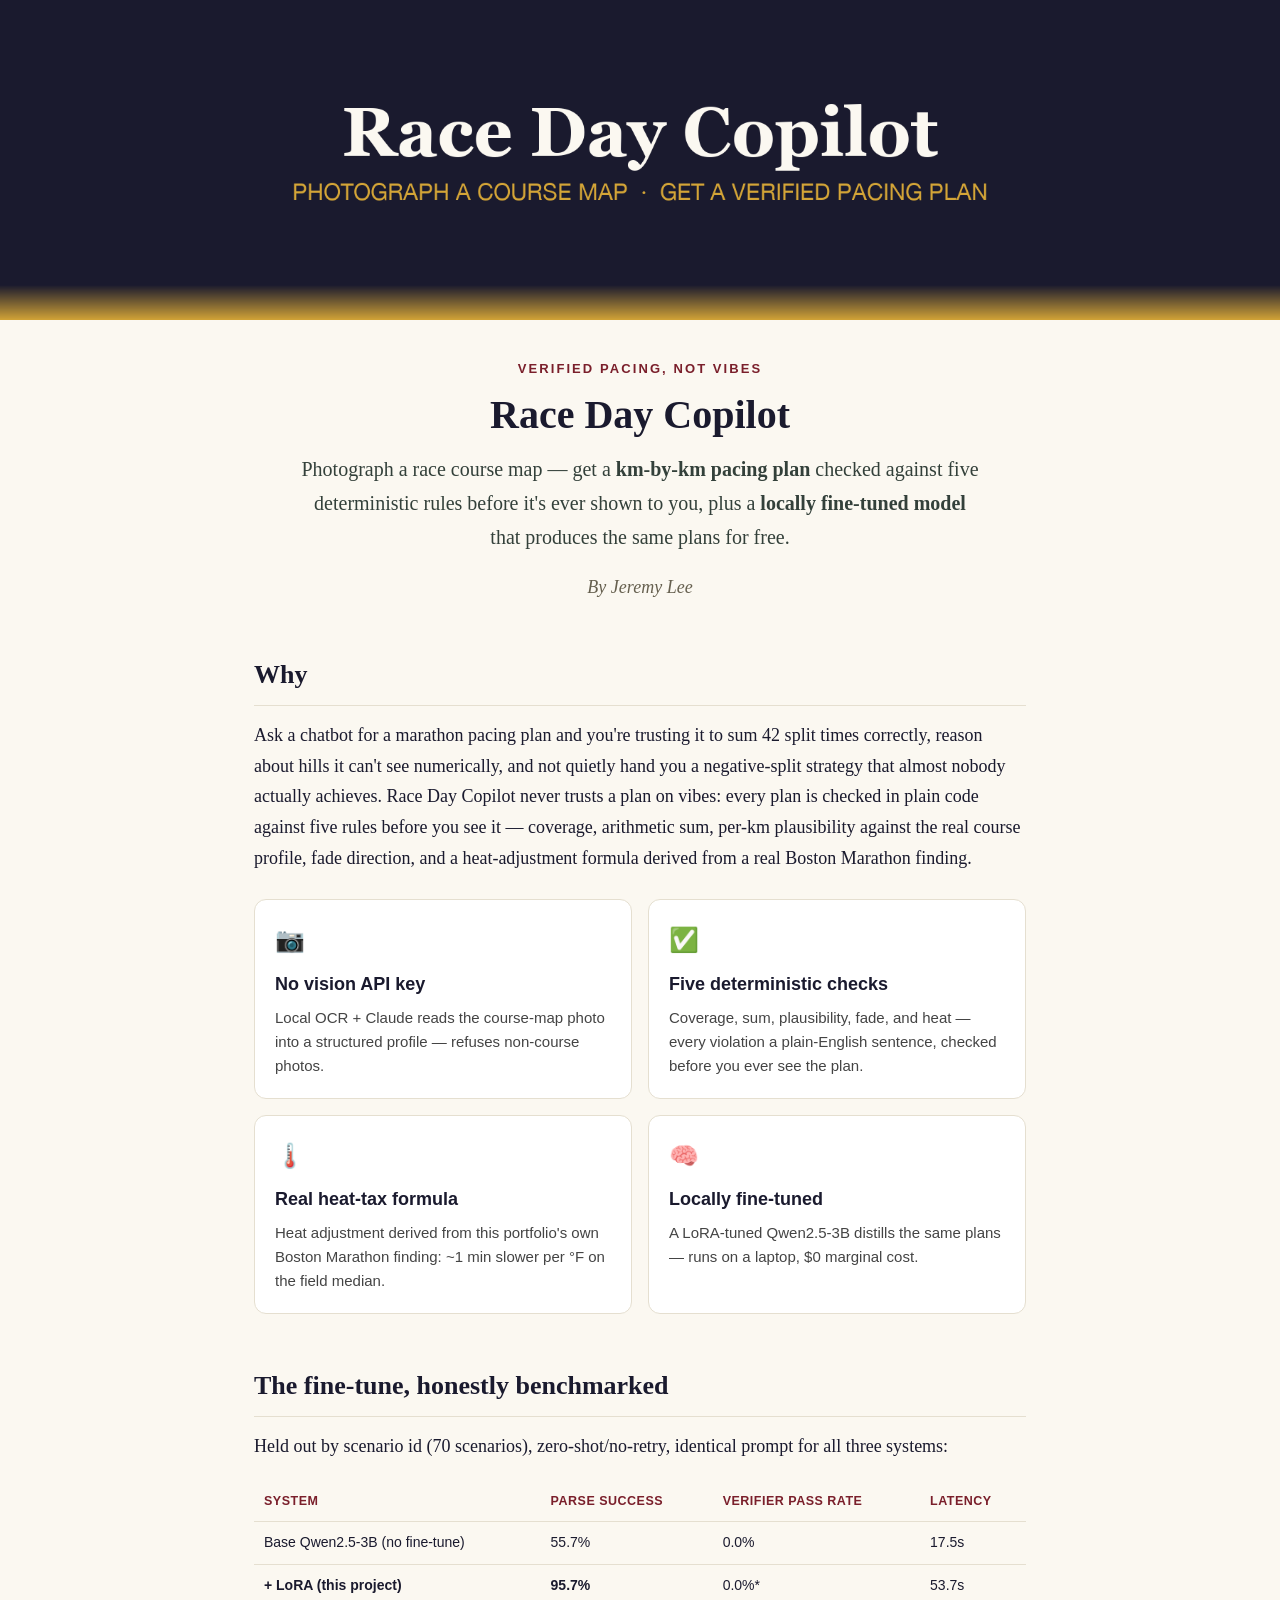
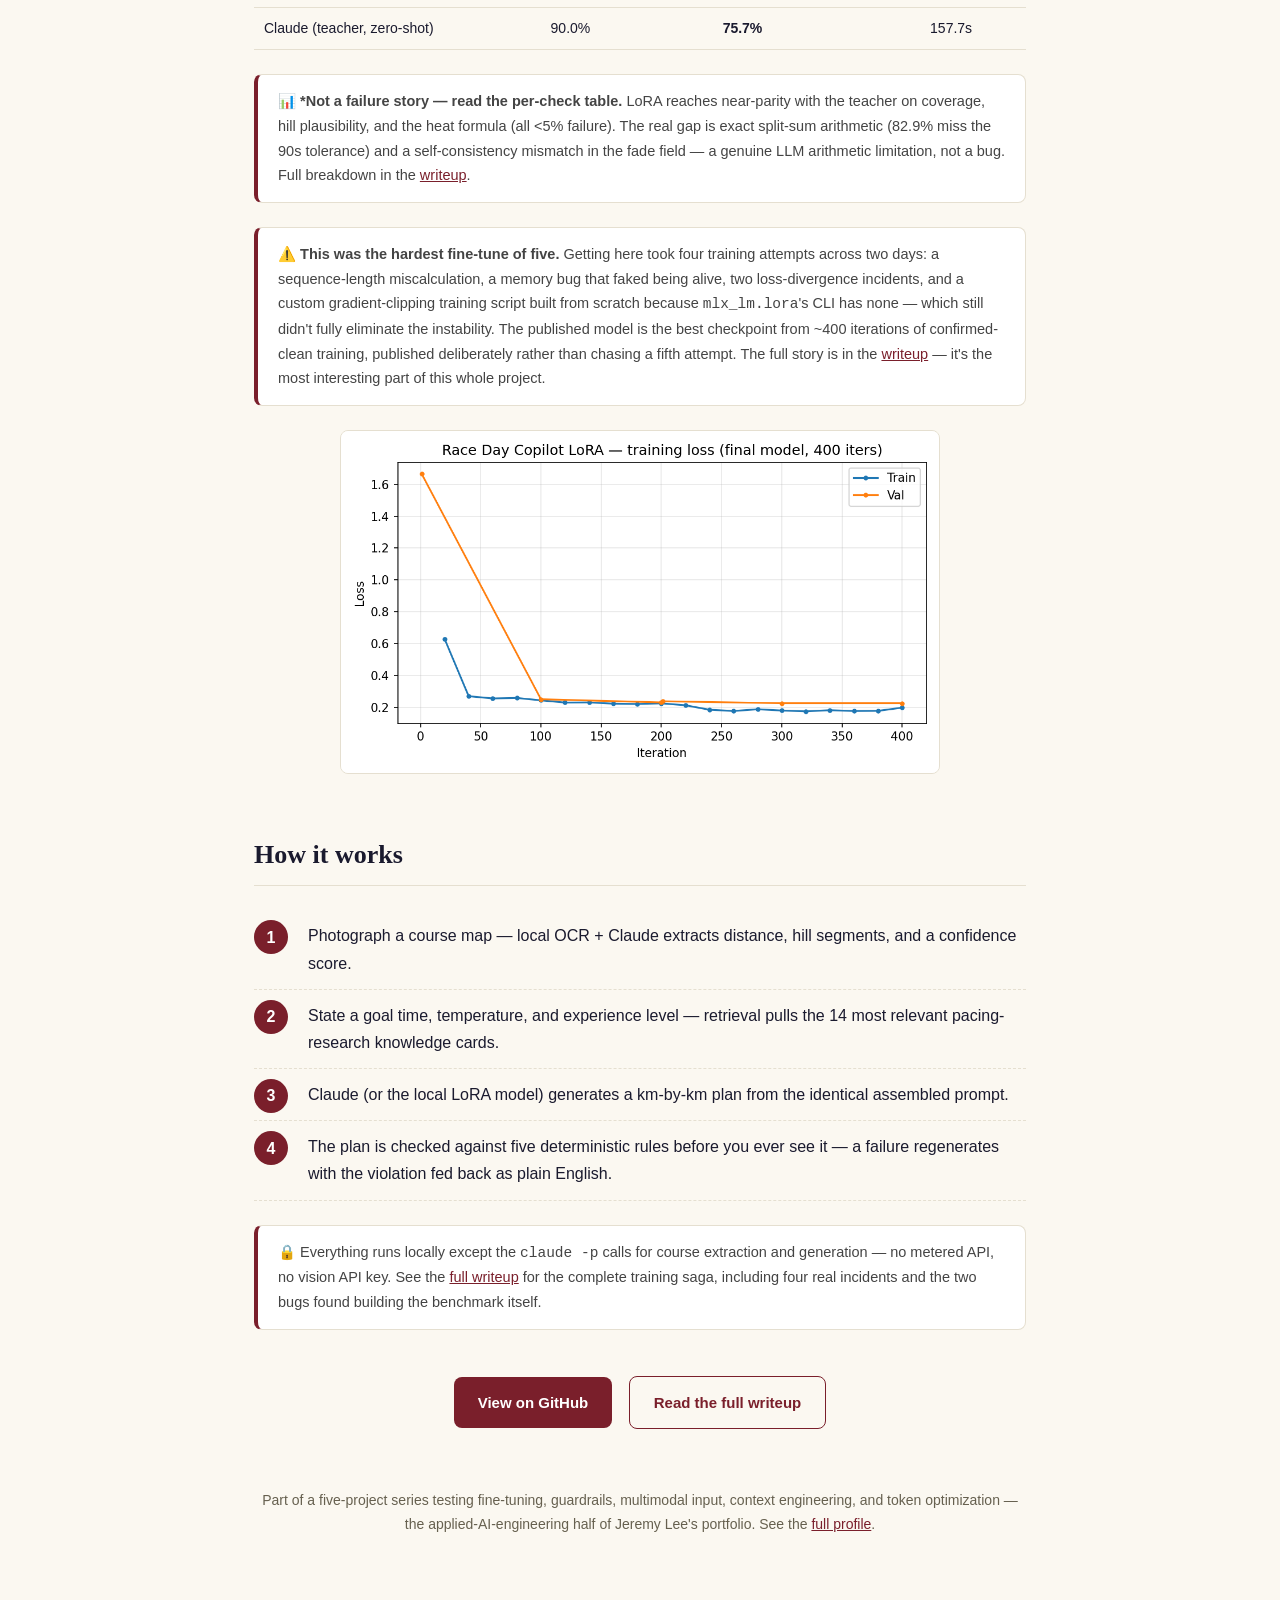
==== index.html @ 8ee3b3bd "Scenario generation + LoRA fine-tune + honest 3-way benchmark, published 1,458 scenarios generated (" ====
<!DOCTYPE html>
<html lang="en">
<head>
<meta charset="utf-8"/>
<meta name="viewport" content="width=device-width, initial-scale=1"/>
<title>Race Day Copilot — photograph a course map, get a verified pacing plan</title>
<meta name="description" content="Photograph a race course map and get a km-by-km pacing plan checked against five deterministic rules before you ever see it — plus a locally fine-tuned model distilled to produce the same plans for free. No vision API key needed." />
<style>
  :root{--ink:#1a1a2e;--paper:#FBF8F1;--rule:#E5DFD0;--soft:#66604f;--gold:#D4A537;--wine:#7a1f2b}
  *{box-sizing:border-box} html,body{margin:0;padding:0}
  body{background:var(--paper);color:var(--ink);font-family:Georgia,'Times New Roman',serif;line-height:1.7;font-size:18px}
  .hero{width:100%;background:#1a1a2e;overflow:hidden}
  .hero img{width:100%;display:block}
  .container{max-width:820px;margin:0 auto;padding:38px 24px 80px}
  .kicker{text-transform:uppercase;letter-spacing:.16em;font-family:'Helvetica Neue',Arial,sans-serif;font-size:13px;color:var(--wine);font-weight:700;text-align:center;margin-bottom:12px}
  h1{font-size:40px;line-height:1.16;text-align:center;margin:0 0 14px}
  .lede{font-size:20px;color:#33403a;text-align:center;margin:0 auto 6px;max-width:680px}
  .byline{color:var(--soft);font-style:italic;text-align:center;margin:18px 0 30px}
  h2{font-size:26px;margin:50px 0 14px;border-bottom:1px solid var(--rule);padding-bottom:8px}
  p{margin:0 0 16px} a{color:var(--wine)}
  .features{display:grid;grid-template-columns:repeat(2,1fr);gap:16px;margin:26px 0}
  .card{background:#fff;border:1px solid var(--rule);border-radius:12px;padding:20px;font-family:'Helvetica Neue',Arial,sans-serif}
  .card .ico{font-size:24px}.card h3{margin:8px 0 6px;font-size:18px}.card p{font-size:15px;color:#444;margin:0;line-height:1.6}
  .steps{counter-reset:step;list-style:none;padding:0;margin:24px 0}
  .steps li{position:relative;padding:12px 0 12px 54px;border-bottom:1px dashed var(--rule);font-family:'Helvetica Neue',Arial,sans-serif;font-size:16px}
  .steps li::before{counter-increment:step;content:counter(step);position:absolute;left:0;top:10px;width:34px;height:34px;border-radius:50%;background:var(--wine);color:#fff;font-weight:700;display:flex;align-items:center;justify-content:center}
  .note{background:#fff;border:1px solid var(--rule);border-left:4px solid var(--wine);border-radius:8px;padding:14px 20px;font-size:14.5px;color:#444;font-family:'Helvetica Neue',Arial,sans-serif;margin:24px 0}
  table{width:100%;border-collapse:collapse;font-family:'Helvetica Neue',Arial,sans-serif;font-size:14px;margin:20px 0}
  th,td{padding:9px 10px;border-bottom:1px solid var(--rule);text-align:left}
  th{color:var(--wine);font-size:12.5px;text-transform:uppercase;letter-spacing:.04em}
  .btnrow{text-align:center;margin:40px 0 8px}
  .btn{display:inline-block;font-family:'Helvetica Neue',Arial,sans-serif;font-size:15px;font-weight:600;text-decoration:none;padding:13px 24px;border-radius:8px;margin:6px}
  .btn-solid{background:var(--wine);color:#fff}.btn-ghost{border:1px solid var(--wine);color:var(--wine)}
  .footer{text-align:center;color:var(--soft);font-size:14px;margin-top:54px;font-family:'Helvetica Neue',Arial,sans-serif}
  img.fig{max-width:100%;border:1px solid var(--rule);border-radius:8px}
  @media(max-width:600px){h1{font-size:30px}.features{grid-template-columns:1fr}}
</style>
</head>
<body>
<div class="hero"><img src="assets/banner.png" alt="Race Day Copilot"/></div>
<div class="container">
  <p class="kicker">Verified pacing, not vibes</p>
  <h1>Race Day Copilot</h1>
  <p class="lede">Photograph a race course map — get a <strong>km-by-km pacing plan</strong> checked against five deterministic rules before it's ever shown to you, plus a <strong>locally fine-tuned model</strong> that produces the same plans for free.</p>
  <p class="byline">By Jeremy Lee</p>

  <h2>Why</h2>
  <p>Ask a chatbot for a marathon pacing plan and you're trusting it to sum 42 split times correctly, reason about hills it can't see numerically, and not quietly hand you a negative-split strategy that almost nobody actually achieves. Race Day Copilot never trusts a plan on vibes: every plan is checked in plain code against five rules before you see it — coverage, arithmetic sum, per-km plausibility against the real course profile, fade direction, and a heat-adjustment formula derived from a real Boston Marathon finding.</p>

  <div class="features">
    <div class="card"><div class="ico">📷</div><h3>No vision API key</h3><p>Local OCR + Claude reads the course-map photo into a structured profile — refuses non-course photos.</p></div>
    <div class="card"><div class="ico">✅</div><h3>Five deterministic checks</h3><p>Coverage, sum, plausibility, fade, and heat — every violation a plain-English sentence, checked before you ever see the plan.</p></div>
    <div class="card"><div class="ico">🌡️</div><h3>Real heat-tax formula</h3><p>Heat adjustment derived from this portfolio's own Boston Marathon finding: ~1 min slower per °F on the field median.</p></div>
    <div class="card"><div class="ico">🧠</div><h3>Locally fine-tuned</h3><p>A LoRA-tuned Qwen2.5-3B distills the same plans — runs on a laptop, $0 marginal cost.</p></div>
  </div>

  <h2>The fine-tune, honestly benchmarked</h2>
  <p>Held out by scenario id (70 scenarios), zero-shot/no-retry, identical prompt for all three systems:</p>

  <table>
    <tr><th>System</th><th>Parse success</th><th>Verifier pass rate</th><th>Latency</th></tr>
    <tr><td>Base Qwen2.5-3B (no fine-tune)</td><td>55.7%</td><td>0.0%</td><td>17.5s</td></tr>
    <tr><td><strong>+ LoRA (this project)</strong></td><td><strong>95.7%</strong></td><td>0.0%*</td><td>53.7s</td></tr>
    <tr><td>Claude (teacher, zero-shot)</td><td>90.0%</td><td><strong>75.7%</strong></td><td>157.7s</td></tr>
  </table>

  <div class="note">📊 <strong>*Not a failure story — read the per-check table.</strong> LoRA reaches near-parity with the teacher on coverage, hill plausibility, and the heat formula (all &lt;5% failure). The real gap is exact split-sum arithmetic (82.9% miss the 90s tolerance) and a self-consistency mismatch in the fade field — a genuine LLM arithmetic limitation, not a bug. Full breakdown in the <a href="writeup.md">writeup</a>.</div>

  <div class="note">⚠️ <strong>This was the hardest fine-tune of five.</strong> Getting here took four training attempts across two days: a sequence-length miscalculation, a memory bug that faked being alive, two loss-divergence incidents, and a custom gradient-clipping training script built from scratch because <code>mlx_lm.lora</code>'s CLI has none — which still didn't fully eliminate the instability. The published model is the best checkpoint from ~400 iterations of confirmed-clean training, published deliberately rather than chasing a fifth attempt. The full story is in the <a href="writeup.md">writeup</a> — it's the most interesting part of this whole project.</div>

  <p align="center"><img class="fig" src="eval/loss_curve.png" alt="Training loss curve" width="600"></p>

  <h2>How it works</h2>
  <ol class="steps">
    <li>Photograph a course map — local OCR + Claude extracts distance, hill segments, and a confidence score.</li>
    <li>State a goal time, temperature, and experience level — retrieval pulls the 14 most relevant pacing-research knowledge cards.</li>
    <li>Claude (or the local LoRA model) generates a km-by-km plan from the identical assembled prompt.</li>
    <li>The plan is checked against five deterministic rules before you ever see it — a failure regenerates with the violation fed back as plain English.</li>
  </ol>

  <div class="note">🔒 Everything runs locally except the <code>claude -p</code> calls for course extraction and generation — no metered API, no vision API key. See the <a href="writeup.md">full writeup</a> for the complete training saga, including four real incidents and the two bugs found building the benchmark itself.</div>

  <div class="btnrow">
    <a class="btn btn-solid" href="https://github.com/lyhjeremy/race-day-copilot">View on GitHub</a>
    <a class="btn btn-ghost" href="writeup.md">Read the full writeup</a>
  </div>

  <p class="footer">Part of a five-project series testing fine-tuning, guardrails, multimodal input, context engineering, and token optimization — the applied-AI-engineering half of Jeremy Lee's portfolio. See the <a href="https://github.com/lyhjeremy">full profile</a>.</p>
</div>
</body>
</html>
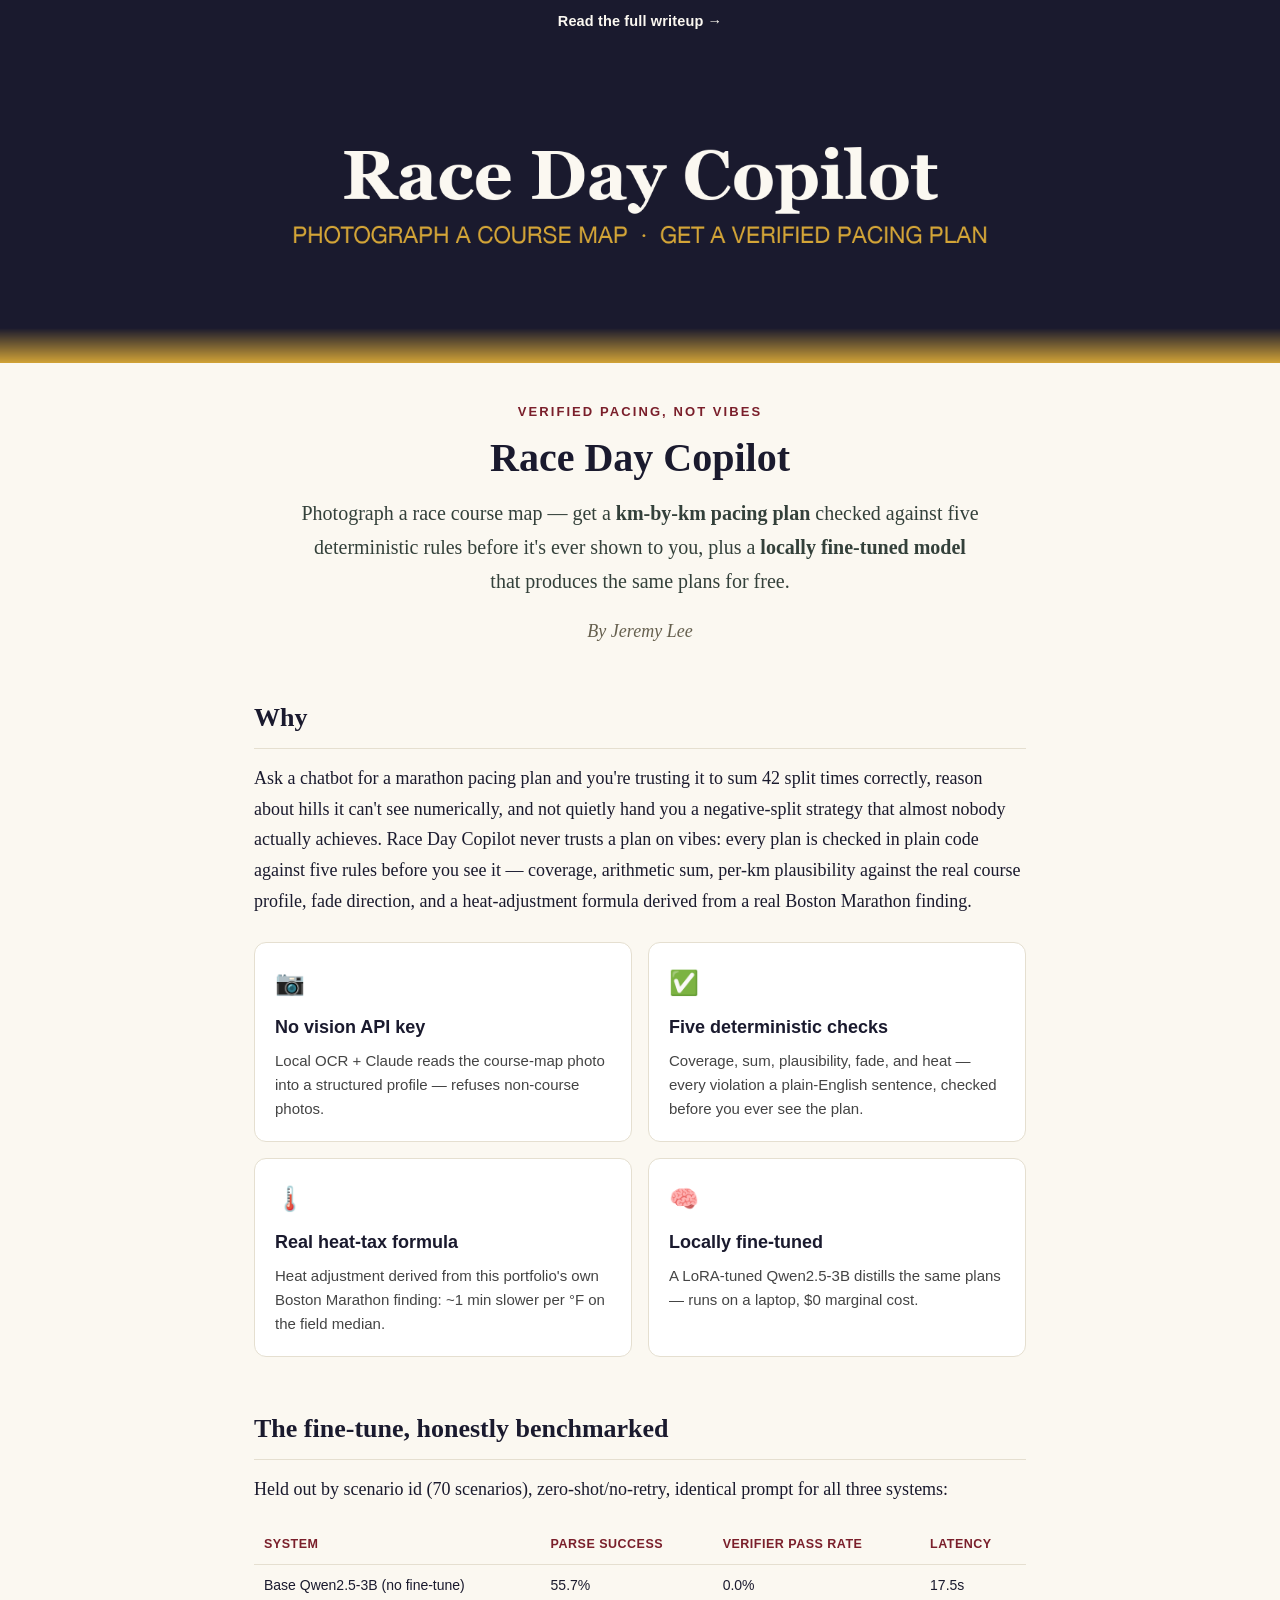
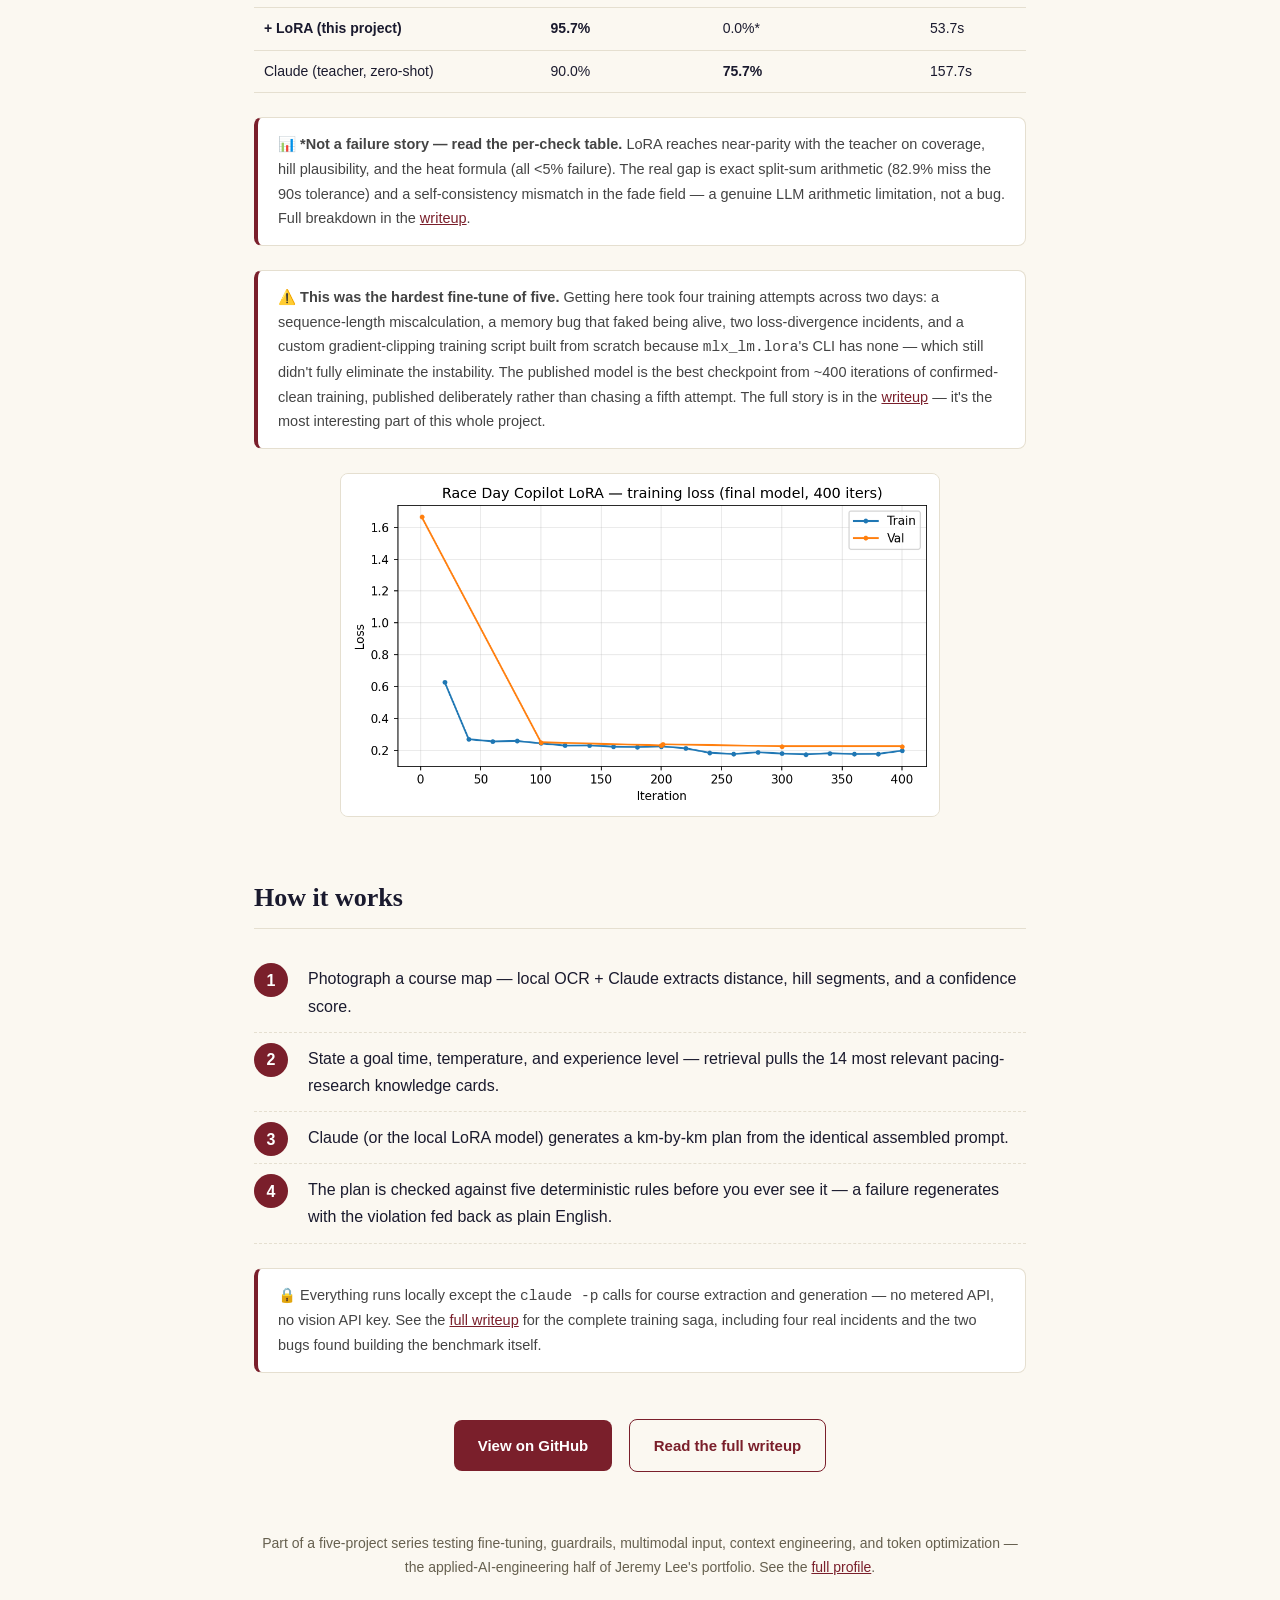
==== commit 9c0c3956: "Link the writeup page from the landing page Nothing on the published site pointed at /overview/ befo" ====
--- a/index.html
+++ b/index.html
@@ -37,6 +37,8 @@
 </style>
 </head>
 <body>
+<a href="overview/" data-overview-link style="display:block;background:#1a1a2e;color:#FBF8F1;text-align:center;padding:11px 18px;font:600 14.5px/1.45 -apple-system,'Helvetica Neue',Arial,sans-serif;letter-spacing:.01em;text-decoration:none">Read the full writeup&nbsp;&rarr;</a>
+
 <div class="hero"><img src="assets/banner.png" alt="Race Day Copilot"/></div>
 <div class="container">
   <p class="kicker">Verified pacing, not vibes</p>
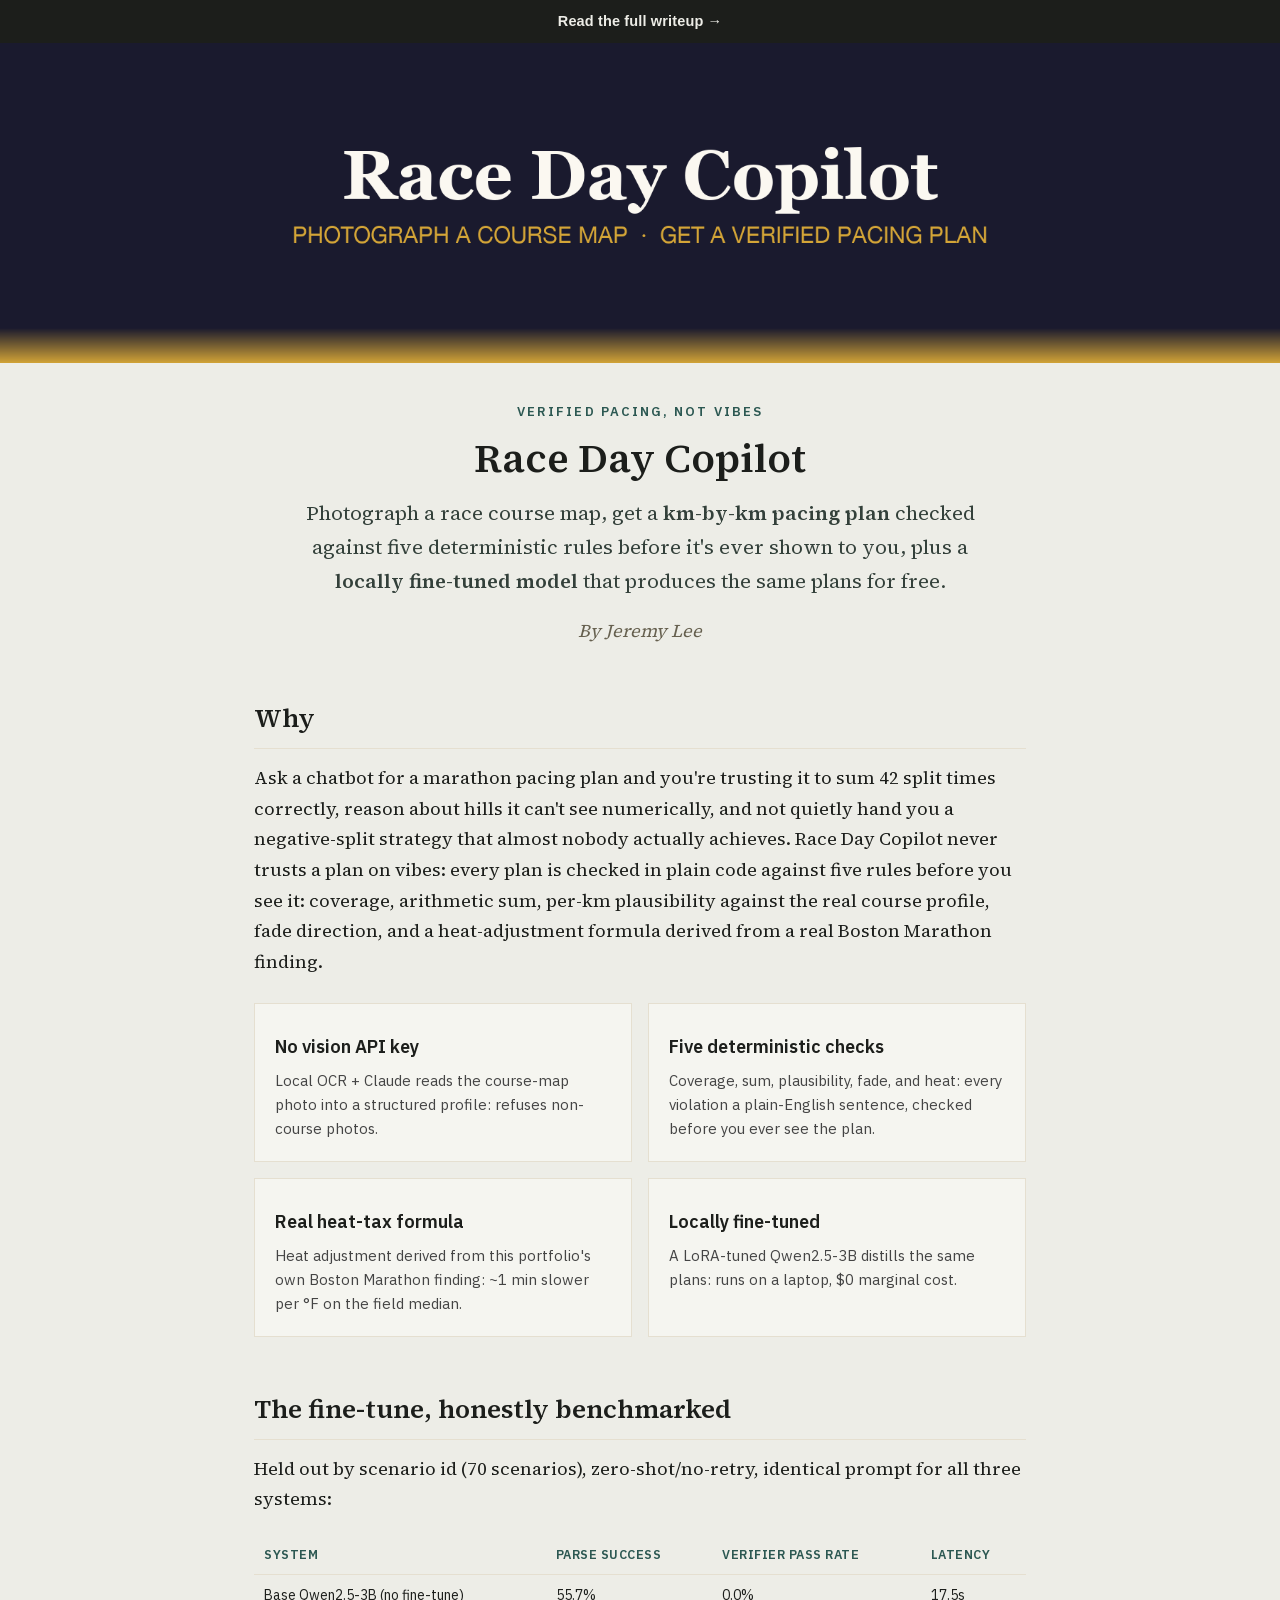
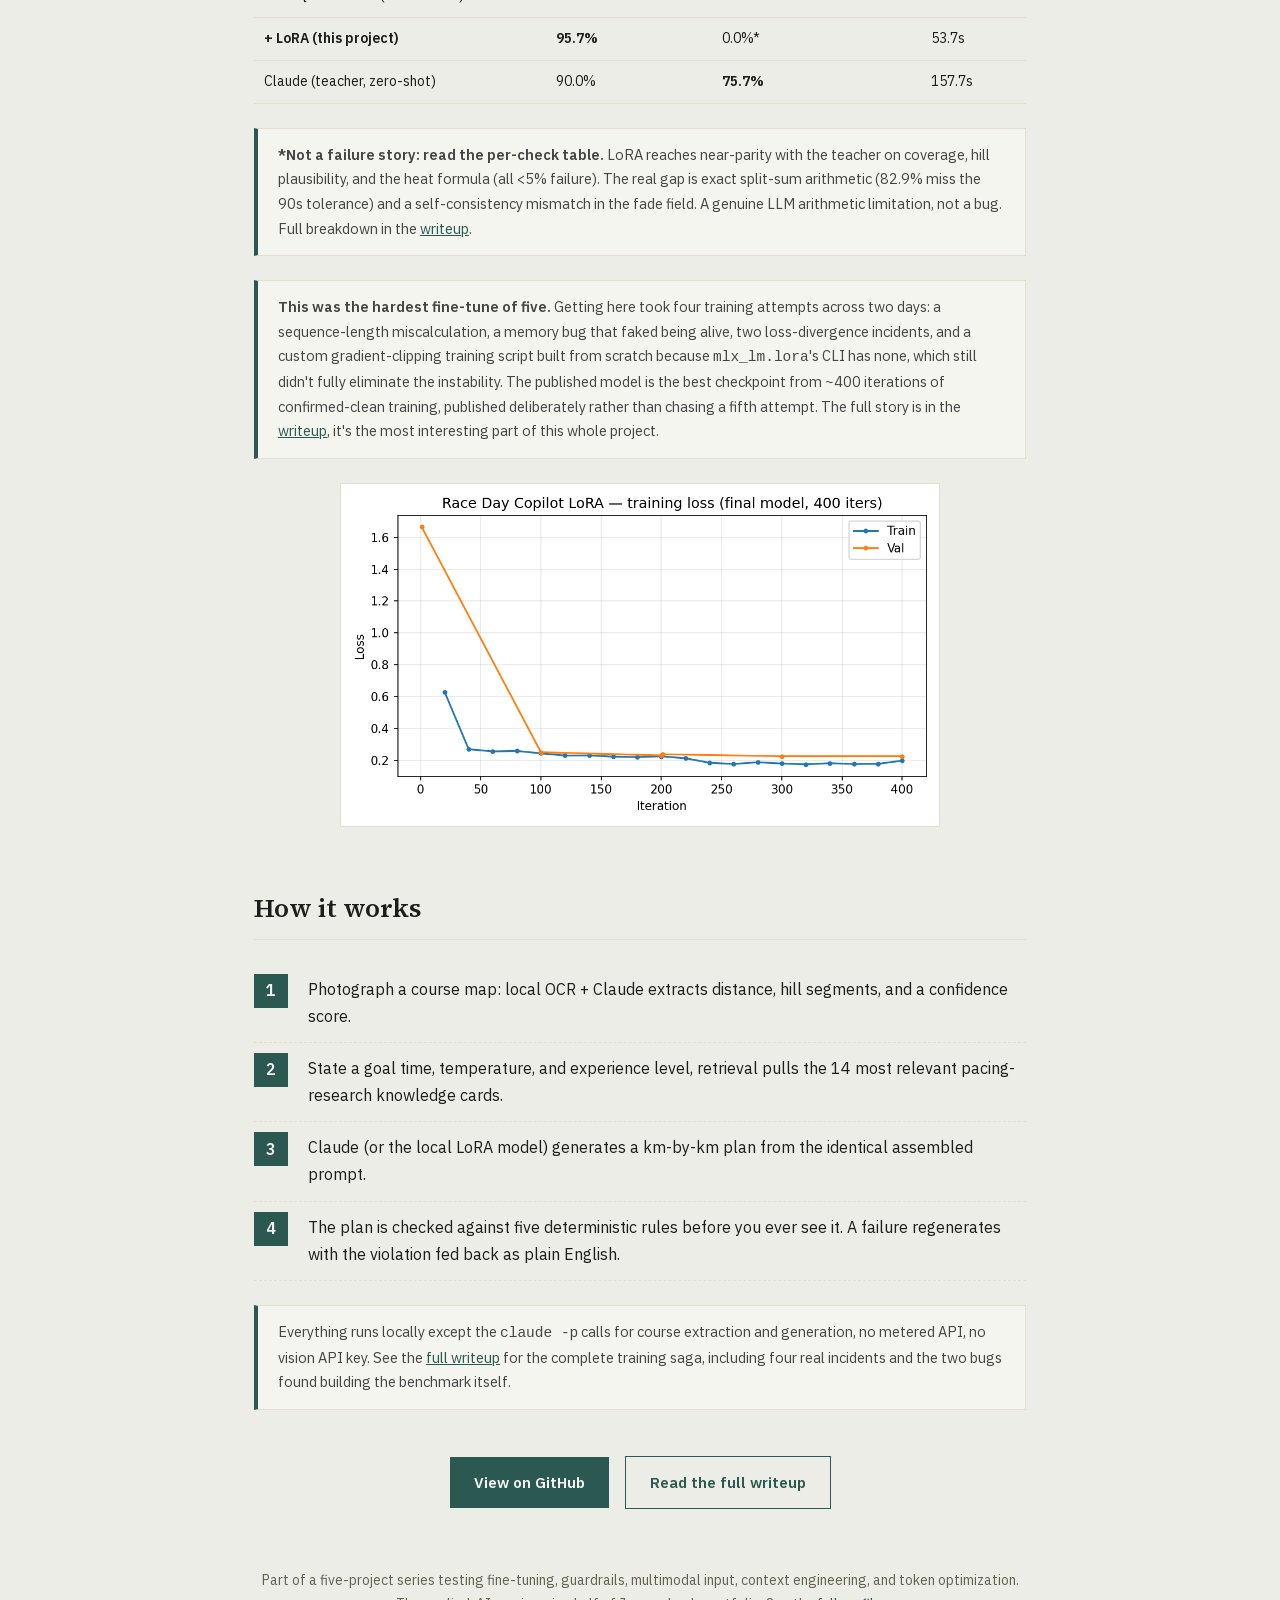
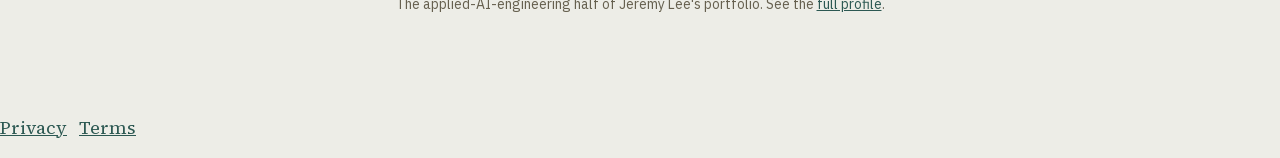
==== commit 4bec6e02: "Adopt the Ledger house style Replaces the cream and gold Georgia style with a technical-document ide" ====
--- a/index.html
+++ b/index.html
@@ -3,57 +3,63 @@
 <head>
 <meta charset="utf-8"/>
 <meta name="viewport" content="width=device-width, initial-scale=1"/>
-<title>Race Day Copilot — photograph a course map, get a verified pacing plan</title>
-<meta name="description" content="Photograph a race course map and get a km-by-km pacing plan checked against five deterministic rules before you ever see it — plus a locally fine-tuned model distilled to produce the same plans for free. No vision API key needed." />
+<title>Race Day Copilot: photograph a course map, get a verified pacing plan</title>
+<meta name="description" content="Photograph a race course map and get a km-by-km pacing plan checked against five deterministic rules before you ever see it, plus a locally fine-tuned model distilled to produce the same plans for free. No vision API key needed." />
 <style>
-  :root{--ink:#1a1a2e;--paper:#FBF8F1;--rule:#E5DFD0;--soft:#66604f;--gold:#D4A537;--wine:#7a1f2b}
+@font-face{font-family:"Source Serif 4";src:url("fonts/SourceSerif4-400.woff2")format("woff2");font-weight:400;font-display:swap}
+@font-face{font-family:"Source Serif 4";src:url("fonts/SourceSerif4-600.woff2")format("woff2");font-weight:600;font-display:swap}
+@font-face{font-family:"IBM Plex Sans";src:url("fonts/IBMPlexSans-400.woff2")format("woff2");font-weight:400;font-display:swap}
+@font-face{font-family:"IBM Plex Sans";src:url("fonts/IBMPlexSans-600.woff2")format("woff2");font-weight:600;font-display:swap}
+@font-face{font-family:"IBM Plex Mono";src:url("fonts/IBMPlexMono-400.woff2")format("woff2");font-weight:400;font-display:swap}
+
+  :root{--ink:#1C1E1B;--paper:#EDEDE7;--rule:#E5DFD0;--soft:#66604f;--gold:#8C3A1E;--wine:#2C5852}
   *{box-sizing:border-box} html,body{margin:0;padding:0}
-  body{background:var(--paper);color:var(--ink);font-family:Georgia,'Times New Roman',serif;line-height:1.7;font-size:18px}
-  .hero{width:100%;background:#1a1a2e;overflow:hidden}
+  body{background:var(--paper);color:var(--ink);font-family:"Source Serif 4", "Iowan Old Style", "Palatino Linotype", Palatino, serif;line-height:1.7;font-size:18px}
+  .hero{width:100%;background:#1C1E1B;overflow:hidden}
   .hero img{width:100%;display:block}
   .container{max-width:820px;margin:0 auto;padding:38px 24px 80px}
-  .kicker{text-transform:uppercase;letter-spacing:.16em;font-family:'Helvetica Neue',Arial,sans-serif;font-size:13px;color:var(--wine);font-weight:700;text-align:center;margin-bottom:12px}
+  .kicker{text-transform:uppercase;letter-spacing:.16em;font-family:"IBM Plex Sans", "Helvetica Neue", Helvetica, Arial, sans-serif;font-size:13px;color:var(--wine);font-weight:700;text-align:center;margin-bottom:12px}
   h1{font-size:40px;line-height:1.16;text-align:center;margin:0 0 14px}
   .lede{font-size:20px;color:#33403a;text-align:center;margin:0 auto 6px;max-width:680px}
   .byline{color:var(--soft);font-style:italic;text-align:center;margin:18px 0 30px}
   h2{font-size:26px;margin:50px 0 14px;border-bottom:1px solid var(--rule);padding-bottom:8px}
   p{margin:0 0 16px} a{color:var(--wine)}
   .features{display:grid;grid-template-columns:repeat(2,1fr);gap:16px;margin:26px 0}
-  .card{background:#fff;border:1px solid var(--rule);border-radius:12px;padding:20px;font-family:'Helvetica Neue',Arial,sans-serif}
+  .card{background:#F5F5F0;border:1px solid var(--rule);border-radius: 0;padding:20px;font-family:"IBM Plex Sans", "Helvetica Neue", Helvetica, Arial, sans-serif}
   .card .ico{font-size:24px}.card h3{margin:8px 0 6px;font-size:18px}.card p{font-size:15px;color:#444;margin:0;line-height:1.6}
   .steps{counter-reset:step;list-style:none;padding:0;margin:24px 0}
-  .steps li{position:relative;padding:12px 0 12px 54px;border-bottom:1px dashed var(--rule);font-family:'Helvetica Neue',Arial,sans-serif;font-size:16px}
-  .steps li::before{counter-increment:step;content:counter(step);position:absolute;left:0;top:10px;width:34px;height:34px;border-radius:50%;background:var(--wine);color:#fff;font-weight:700;display:flex;align-items:center;justify-content:center}
-  .note{background:#fff;border:1px solid var(--rule);border-left:4px solid var(--wine);border-radius:8px;padding:14px 20px;font-size:14.5px;color:#444;font-family:'Helvetica Neue',Arial,sans-serif;margin:24px 0}
-  table{width:100%;border-collapse:collapse;font-family:'Helvetica Neue',Arial,sans-serif;font-size:14px;margin:20px 0}
+  .steps li{position:relative;padding:12px 0 12px 54px;border-bottom:1px dashed var(--rule);font-family:"IBM Plex Sans", "Helvetica Neue", Helvetica, Arial, sans-serif;font-size:16px}
+  .steps li::before{counter-increment:step;content:counter(step);position:absolute;left:0;top:10px;width:34px;height:34px;border-radius: 0;background:var(--wine);color:#F5F5F0;font-weight:700;display:flex;align-items:center;justify-content:center}
+  .note{background:#F5F5F0;border:1px solid var(--rule);border-left:4px solid var(--wine);border-radius: 0;padding:14px 20px;font-size:14.5px;color:#444;font-family:"IBM Plex Sans", "Helvetica Neue", Helvetica, Arial, sans-serif;margin:24px 0}
+  table{width:100%;border-collapse:collapse;font-family:"IBM Plex Sans", "Helvetica Neue", Helvetica, Arial, sans-serif;font-size:14px;margin:20px 0}
   th,td{padding:9px 10px;border-bottom:1px solid var(--rule);text-align:left}
   th{color:var(--wine);font-size:12.5px;text-transform:uppercase;letter-spacing:.04em}
   .btnrow{text-align:center;margin:40px 0 8px}
-  .btn{display:inline-block;font-family:'Helvetica Neue',Arial,sans-serif;font-size:15px;font-weight:600;text-decoration:none;padding:13px 24px;border-radius:8px;margin:6px}
-  .btn-solid{background:var(--wine);color:#fff}.btn-ghost{border:1px solid var(--wine);color:var(--wine)}
-  .footer{text-align:center;color:var(--soft);font-size:14px;margin-top:54px;font-family:'Helvetica Neue',Arial,sans-serif}
-  img.fig{max-width:100%;border:1px solid var(--rule);border-radius:8px}
+  .btn{display:inline-block;font-family:"IBM Plex Sans", "Helvetica Neue", Helvetica, Arial, sans-serif;font-size:15px;font-weight:600;text-decoration:none;padding:13px 24px;border-radius: 0;margin:6px}
+  .btn-solid{background:var(--wine);color:#F5F5F0}.btn-ghost{border:1px solid var(--wine);color:var(--wine)}
+  .footer{text-align:center;color:var(--soft);font-size:14px;margin-top:54px;font-family:"IBM Plex Sans", "Helvetica Neue", Helvetica, Arial, sans-serif}
+  img.fig{max-width:100%;border:1px solid var(--rule);border-radius: 0}
   @media(max-width:600px){h1{font-size:30px}.features{grid-template-columns:1fr}}
 </style>
 </head>
 <body>
-<a href="overview/" data-overview-link style="display:block;background:#1a1a2e;color:#FBF8F1;text-align:center;padding:11px 18px;font:600 14.5px/1.45 -apple-system,'Helvetica Neue',Arial,sans-serif;letter-spacing:.01em;text-decoration:none">Read the full writeup&nbsp;&rarr;</a>
+<a href="overview/" data-overview-link style="display:block;background:#1C1E1B;color:#EDEDE7;text-align:center;padding:11px 18px;font:600 14.5px/1.45 -apple-system,'Helvetica Neue',Arial,sans-serif;letter-spacing:.01em;text-decoration:none">Read the full writeup&nbsp;&rarr;</a>
 
 <div class="hero"><img src="assets/banner.png" alt="Race Day Copilot"/></div>
 <div class="container">
   <p class="kicker">Verified pacing, not vibes</p>
   <h1>Race Day Copilot</h1>
-  <p class="lede">Photograph a race course map — get a <strong>km-by-km pacing plan</strong> checked against five deterministic rules before it's ever shown to you, plus a <strong>locally fine-tuned model</strong> that produces the same plans for free.</p>
+  <p class="lede">Photograph a race course map, get a <strong>km-by-km pacing plan</strong> checked against five deterministic rules before it's ever shown to you, plus a <strong>locally fine-tuned model</strong> that produces the same plans for free.</p>
   <p class="byline">By Jeremy Lee</p>
 
   <h2>Why</h2>
-  <p>Ask a chatbot for a marathon pacing plan and you're trusting it to sum 42 split times correctly, reason about hills it can't see numerically, and not quietly hand you a negative-split strategy that almost nobody actually achieves. Race Day Copilot never trusts a plan on vibes: every plan is checked in plain code against five rules before you see it — coverage, arithmetic sum, per-km plausibility against the real course profile, fade direction, and a heat-adjustment formula derived from a real Boston Marathon finding.</p>
+  <p>Ask a chatbot for a marathon pacing plan and you're trusting it to sum 42 split times correctly, reason about hills it can't see numerically, and not quietly hand you a negative-split strategy that almost nobody actually achieves. Race Day Copilot never trusts a plan on vibes: every plan is checked in plain code against five rules before you see it: coverage, arithmetic sum, per-km plausibility against the real course profile, fade direction, and a heat-adjustment formula derived from a real Boston Marathon finding.</p>
 
   <div class="features">
-    <div class="card"><div class="ico">📷</div><h3>No vision API key</h3><p>Local OCR + Claude reads the course-map photo into a structured profile — refuses non-course photos.</p></div>
-    <div class="card"><div class="ico">✅</div><h3>Five deterministic checks</h3><p>Coverage, sum, plausibility, fade, and heat — every violation a plain-English sentence, checked before you ever see the plan.</p></div>
-    <div class="card"><div class="ico">🌡️</div><h3>Real heat-tax formula</h3><p>Heat adjustment derived from this portfolio's own Boston Marathon finding: ~1 min slower per °F on the field median.</p></div>
-    <div class="card"><div class="ico">🧠</div><h3>Locally fine-tuned</h3><p>A LoRA-tuned Qwen2.5-3B distills the same plans — runs on a laptop, $0 marginal cost.</p></div>
+    <div class="card"><h3>No vision API key</h3><p>Local OCR + Claude reads the course-map photo into a structured profile: refuses non-course photos.</p></div>
+    <div class="card"><h3>Five deterministic checks</h3><p>Coverage, sum, plausibility, fade, and heat: every violation a plain-English sentence, checked before you ever see the plan.</p></div>
+    <div class="card"><h3>Real heat-tax formula</h3><p>Heat adjustment derived from this portfolio's own Boston Marathon finding: ~1 min slower per °F on the field median.</p></div>
+    <div class="card"><h3>Locally fine-tuned</h3><p>A LoRA-tuned Qwen2.5-3B distills the same plans: runs on a laptop, $0 marginal cost.</p></div>
   </div>
 
   <h2>The fine-tune, honestly benchmarked</h2>
@@ -66,28 +72,30 @@
     <tr><td>Claude (teacher, zero-shot)</td><td>90.0%</td><td><strong>75.7%</strong></td><td>157.7s</td></tr>
   </table>
 
-  <div class="note">📊 <strong>*Not a failure story — read the per-check table.</strong> LoRA reaches near-parity with the teacher on coverage, hill plausibility, and the heat formula (all &lt;5% failure). The real gap is exact split-sum arithmetic (82.9% miss the 90s tolerance) and a self-consistency mismatch in the fade field — a genuine LLM arithmetic limitation, not a bug. Full breakdown in the <a href="writeup.md">writeup</a>.</div>
+  <div class="note"><strong>*Not a failure story: read the per-check table.</strong> LoRA reaches near-parity with the teacher on coverage, hill plausibility, and the heat formula (all &lt;5% failure). The real gap is exact split-sum arithmetic (82.9% miss the 90s tolerance) and a self-consistency mismatch in the fade field. A genuine LLM arithmetic limitation, not a bug. Full breakdown in the <a href="writeup.md">writeup</a>.</div>
 
-  <div class="note">⚠️ <strong>This was the hardest fine-tune of five.</strong> Getting here took four training attempts across two days: a sequence-length miscalculation, a memory bug that faked being alive, two loss-divergence incidents, and a custom gradient-clipping training script built from scratch because <code>mlx_lm.lora</code>'s CLI has none — which still didn't fully eliminate the instability. The published model is the best checkpoint from ~400 iterations of confirmed-clean training, published deliberately rather than chasing a fifth attempt. The full story is in the <a href="writeup.md">writeup</a> — it's the most interesting part of this whole project.</div>
+  <div class="note"><strong>This was the hardest fine-tune of five.</strong> Getting here took four training attempts across two days: a sequence-length miscalculation, a memory bug that faked being alive, two loss-divergence incidents, and a custom gradient-clipping training script built from scratch because <code>mlx_lm.lora</code>'s CLI has none, which still didn't fully eliminate the instability. The published model is the best checkpoint from ~400 iterations of confirmed-clean training, published deliberately rather than chasing a fifth attempt. The full story is in the <a href="writeup.md">writeup</a>, it's the most interesting part of this whole project.</div>
 
   <p align="center"><img class="fig" src="eval/loss_curve.png" alt="Training loss curve" width="600"></p>
 
   <h2>How it works</h2>
   <ol class="steps">
-    <li>Photograph a course map — local OCR + Claude extracts distance, hill segments, and a confidence score.</li>
-    <li>State a goal time, temperature, and experience level — retrieval pulls the 14 most relevant pacing-research knowledge cards.</li>
+    <li>Photograph a course map: local OCR + Claude extracts distance, hill segments, and a confidence score.</li>
+    <li>State a goal time, temperature, and experience level, retrieval pulls the 14 most relevant pacing-research knowledge cards.</li>
     <li>Claude (or the local LoRA model) generates a km-by-km plan from the identical assembled prompt.</li>
-    <li>The plan is checked against five deterministic rules before you ever see it — a failure regenerates with the violation fed back as plain English.</li>
+    <li>The plan is checked against five deterministic rules before you ever see it. A failure regenerates with the violation fed back as plain English.</li>
   </ol>
 
-  <div class="note">🔒 Everything runs locally except the <code>claude -p</code> calls for course extraction and generation — no metered API, no vision API key. See the <a href="writeup.md">full writeup</a> for the complete training saga, including four real incidents and the two bugs found building the benchmark itself.</div>
+  <div class="note">Everything runs locally except the <code>claude -p</code> calls for course extraction and generation, no metered API, no vision API key. See the <a href="writeup.md">full writeup</a> for the complete training saga, including four real incidents and the two bugs found building the benchmark itself.</div>
 
   <div class="btnrow">
     <a class="btn btn-solid" href="https://github.com/lyhjeremy/race-day-copilot">View on GitHub</a>
     <a class="btn btn-ghost" href="writeup.md">Read the full writeup</a>
   </div>
 
-  <p class="footer">Part of a five-project series testing fine-tuning, guardrails, multimodal input, context engineering, and token optimization — the applied-AI-engineering half of Jeremy Lee's portfolio. See the <a href="https://github.com/lyhjeremy">full profile</a>.</p>
+  <p class="footer">Part of a five-project series testing fine-tuning, guardrails, multimodal input, context engineering, and token optimization. The applied-AI-engineering half of Jeremy Lee's portfolio. See the <a href="https://github.com/lyhjeremy">full profile</a>.</p>
 </div>
+<footer><p class="legal"><a href="privacy/">Privacy</a> &nbsp; <a href="terms/">Terms</a></p>
+</footer>
 </body>
 </html>
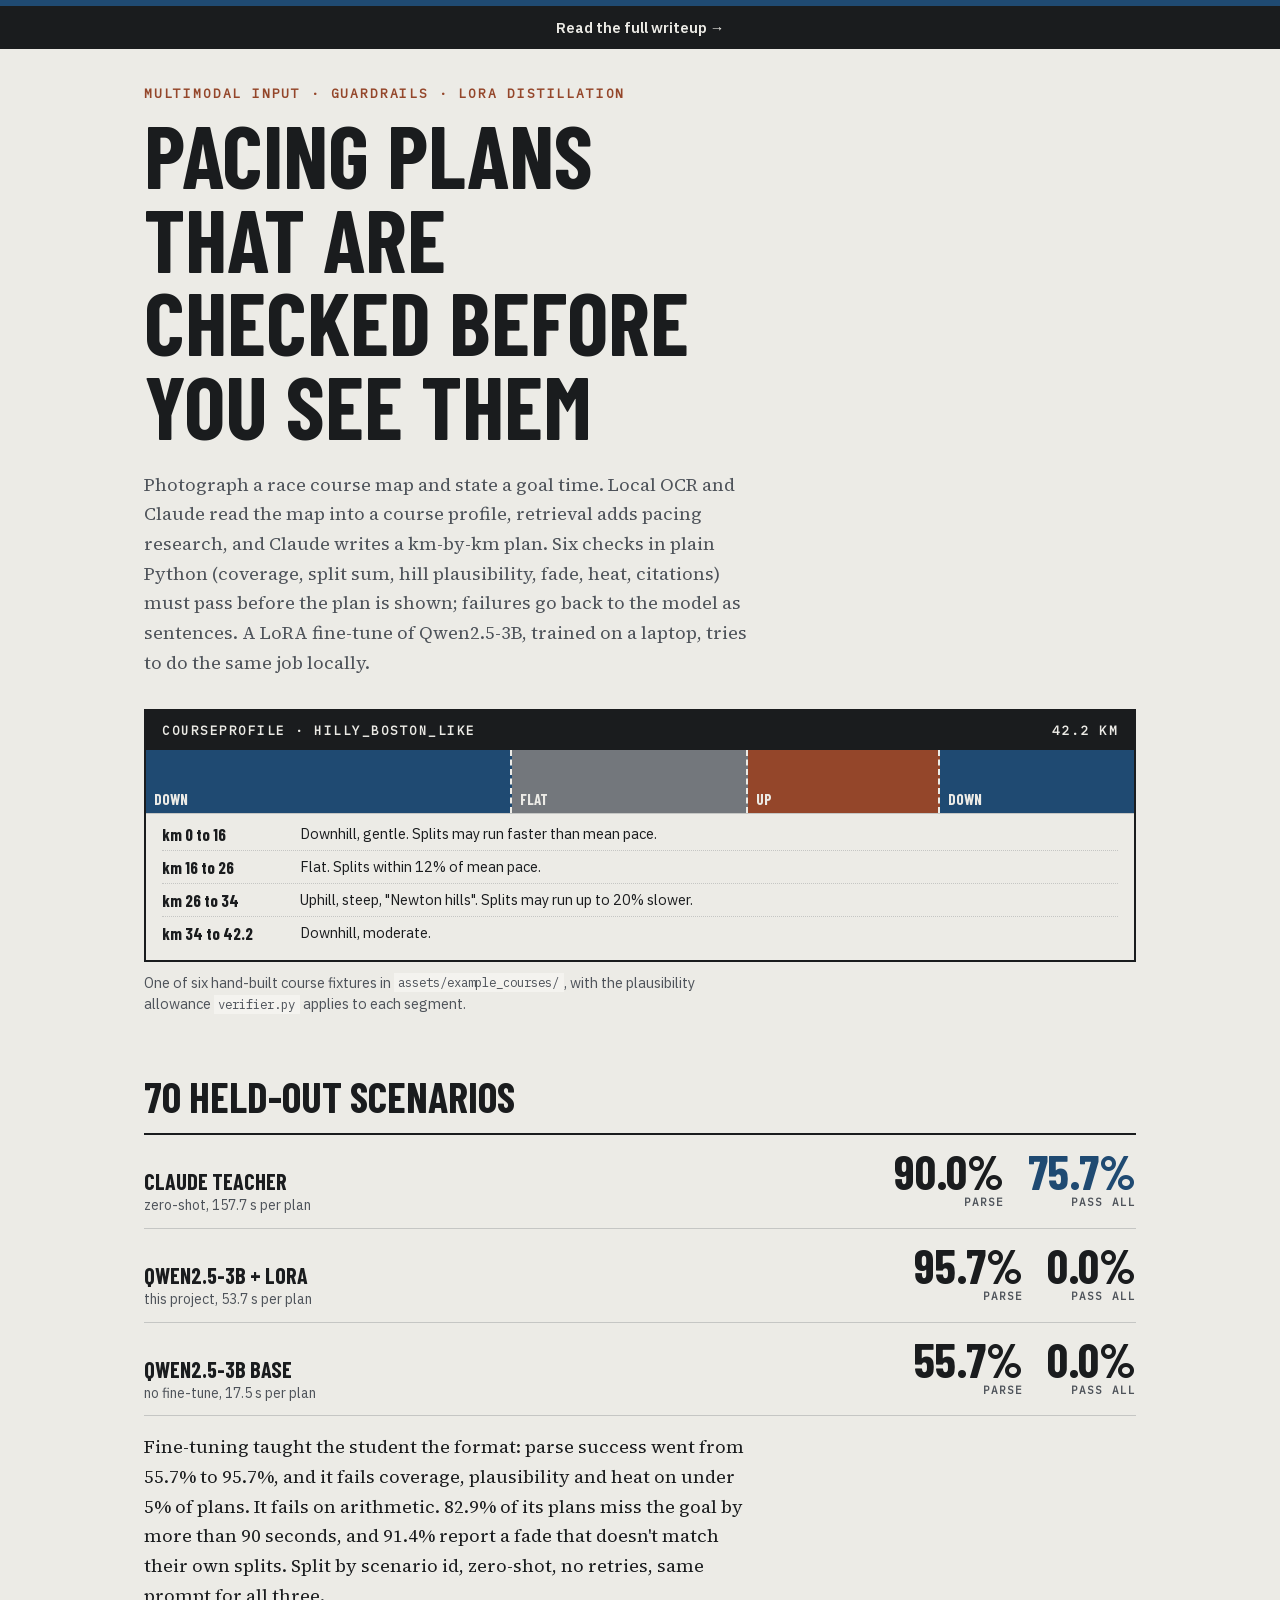
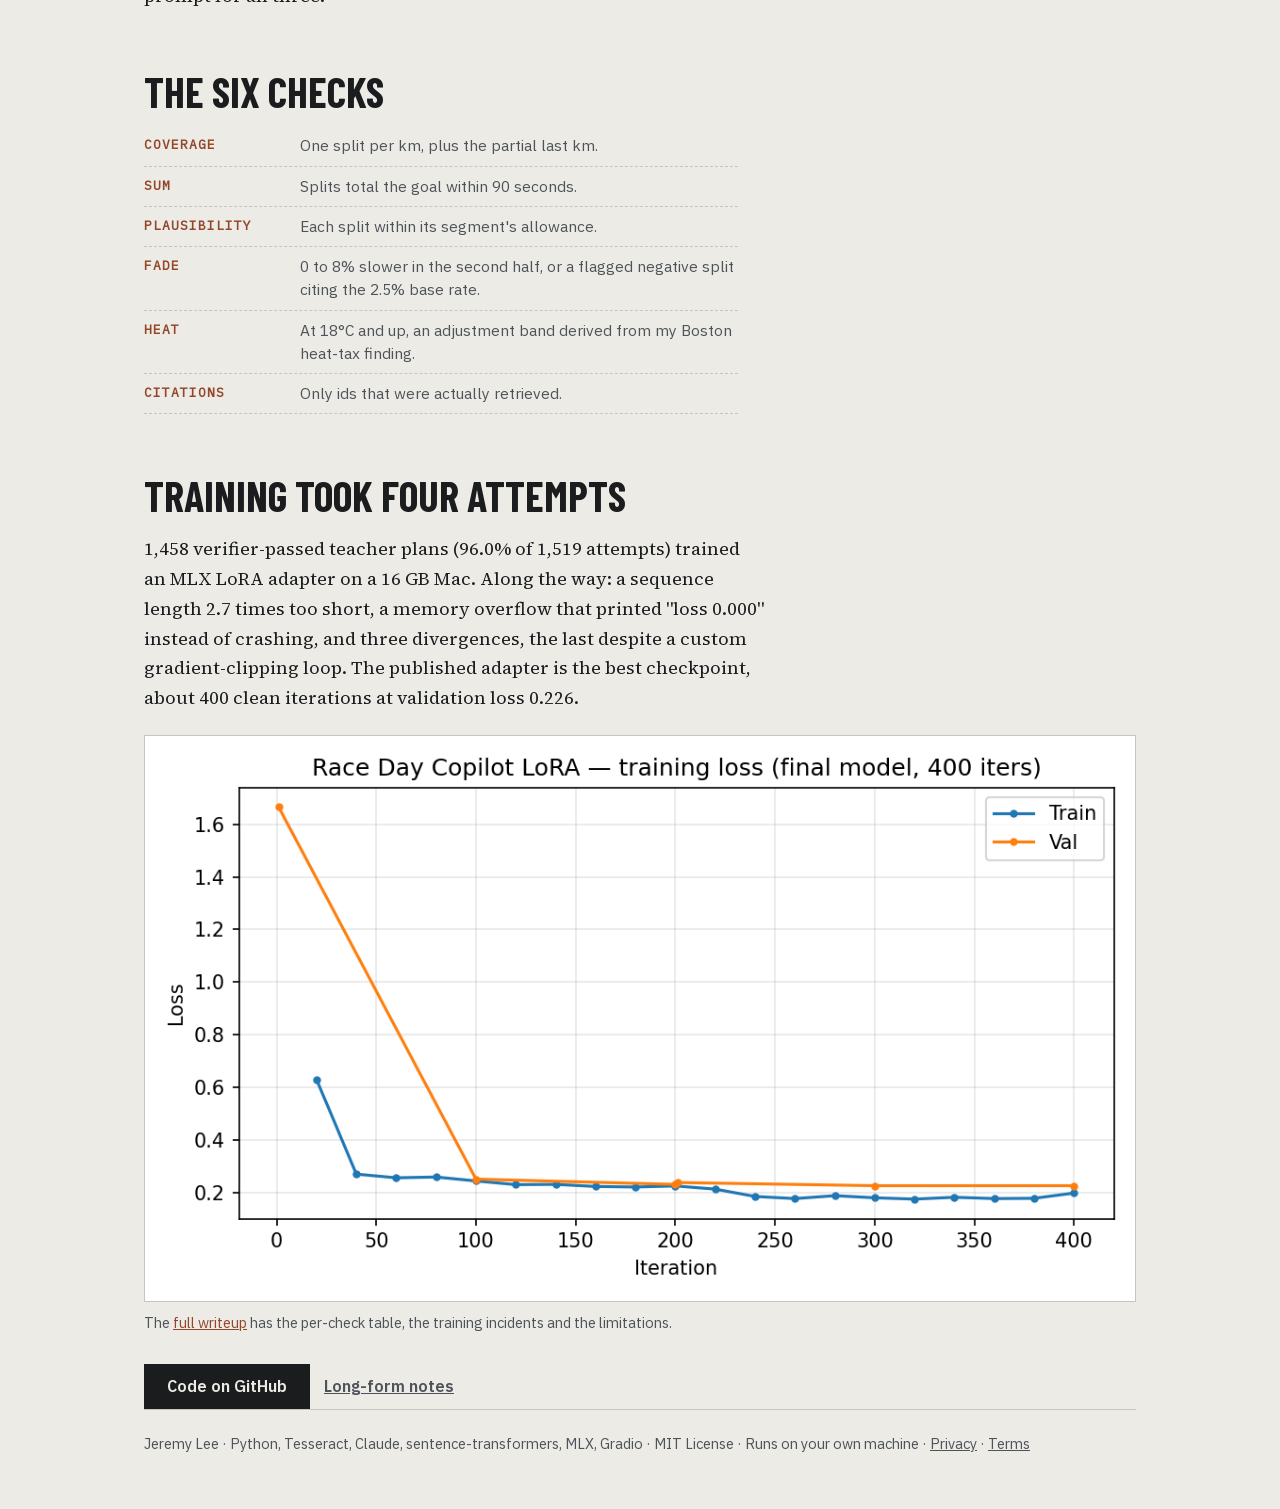
==== commit 0892cc9a: "Refresh README, write-up and pages (road family)" ====
--- a/index.html
+++ b/index.html
@@ -1,101 +1,135 @@
-<!DOCTYPE html>
+<!doctype html>
 <html lang="en">
 <head>
-<meta charset="utf-8"/>
-<meta name="viewport" content="width=device-width, initial-scale=1"/>
-<title>Race Day Copilot: photograph a course map, get a verified pacing plan</title>
-<meta name="description" content="Photograph a race course map and get a km-by-km pacing plan checked against five deterministic rules before you ever see it, plus a locally fine-tuned model distilled to produce the same plans for free. No vision API key needed." />
+<meta charset="utf-8">
+<meta name="viewport" content="width=device-width, initial-scale=1">
+<title>Race day copilot: pacing plans checked in code, and a distilled local model</title>
+<meta name="description" content="Photograph a race course map and get a km-by-km pacing plan that passes six deterministic checks before display. Plus a LoRA fine-tune of Qwen2.5-3B distilled from Claude, benchmarked on 70 held-out scenarios.">
+<link rel="stylesheet" href="assets/family.css">
 <style>
-@font-face{font-family:"Source Serif 4";src:url("fonts/SourceSerif4-400.woff2")format("woff2");font-weight:400;font-display:swap}
-@font-face{font-family:"Source Serif 4";src:url("fonts/SourceSerif4-600.woff2")format("woff2");font-weight:600;font-display:swap}
-@font-face{font-family:"IBM Plex Sans";src:url("fonts/IBMPlexSans-400.woff2")format("woff2");font-weight:400;font-display:swap}
-@font-face{font-family:"IBM Plex Sans";src:url("fonts/IBMPlexSans-600.woff2")format("woff2");font-weight:600;font-display:swap}
-@font-face{font-family:"IBM Plex Mono";src:url("fonts/IBMPlexMono-400.woff2")format("woff2");font-weight:400;font-display:swap}
+  * { box-sizing: border-box; border-radius: 0; }
+  body { margin: 0; background: var(--paper); color: var(--ink); font-family: var(--font-head);
+         font-size: 18px; line-height: 1.65; border-top: 6px solid var(--signal-2); }
+  a { color: var(--signal); }
+  :focus-visible { outline: 2px solid var(--signal); outline-offset: 3px; }
+  code { font-family: var(--font-mono); font-size: .86em; background: var(--panel); padding: .1em .35em; }
+  .bar-link { display: block; background: var(--ink); color: var(--paper); text-align: center; padding: 11px 18px;
+              font: 600 14.5px/1.45 var(--font-body); text-decoration: none; }
+  .bar-link:hover { text-decoration: underline; }
+  .wrap { width: min(100% - 2.6rem, 62rem); margin: 0 auto; }
+  .kick { font: 600 13px/1.4 var(--font-mono); letter-spacing: .14em; text-transform: uppercase; color: var(--signal); margin: 36px 0 0; max-width: none; }
+  h1 { font: 700 clamp(42px, 7vw, 88px)/.95 var(--font-display); text-transform: uppercase; margin: 10px 0 0; max-width: 15ch; }
+  .lede { color: var(--ink-2); margin: 22px 0 0; max-width: 62ch; }
+  h2 { font: 700 clamp(28px, 4vw, 42px)/1 var(--font-display); text-transform: uppercase; margin: 60px 0 12px; }
+  p { max-width: 62ch; }
 
-  :root{--ink:#1C1E1B;--paper:#EDEDE7;--rule:#E5DFD0;--soft:#66604f;--gold:#8C3A1E;--wine:#2C5852}
-  *{box-sizing:border-box} html,body{margin:0;padding:0}
-  body{background:var(--paper);color:var(--ink);font-family:"Source Serif 4", "Iowan Old Style", "Palatino Linotype", Palatino, serif;line-height:1.7;font-size:18px}
-  .hero{width:100%;background:#1C1E1B;overflow:hidden}
-  .hero img{width:100%;display:block}
-  .container{max-width:820px;margin:0 auto;padding:38px 24px 80px}
-  .kicker{text-transform:uppercase;letter-spacing:.16em;font-family:"IBM Plex Sans", "Helvetica Neue", Helvetica, Arial, sans-serif;font-size:13px;color:var(--wine);font-weight:700;text-align:center;margin-bottom:12px}
-  h1{font-size:40px;line-height:1.16;text-align:center;margin:0 0 14px}
-  .lede{font-size:20px;color:#33403a;text-align:center;margin:0 auto 6px;max-width:680px}
-  .byline{color:var(--soft);font-style:italic;text-align:center;margin:18px 0 30px}
-  h2{font-size:26px;margin:50px 0 14px;border-bottom:1px solid var(--rule);padding-bottom:8px}
-  p{margin:0 0 16px} a{color:var(--wine)}
-  .features{display:grid;grid-template-columns:repeat(2,1fr);gap:16px;margin:26px 0}
-  .card{background:#F5F5F0;border:1px solid var(--rule);border-radius: 0;padding:20px;font-family:"IBM Plex Sans", "Helvetica Neue", Helvetica, Arial, sans-serif}
-  .card .ico{font-size:24px}.card h3{margin:8px 0 6px;font-size:18px}.card p{font-size:15px;color:#444;margin:0;line-height:1.6}
-  .steps{counter-reset:step;list-style:none;padding:0;margin:24px 0}
-  .steps li{position:relative;padding:12px 0 12px 54px;border-bottom:1px dashed var(--rule);font-family:"IBM Plex Sans", "Helvetica Neue", Helvetica, Arial, sans-serif;font-size:16px}
-  .steps li::before{counter-increment:step;content:counter(step);position:absolute;left:0;top:10px;width:34px;height:34px;border-radius: 0;background:var(--wine);color:#F5F5F0;font-weight:700;display:flex;align-items:center;justify-content:center}
-  .note{background:#F5F5F0;border:1px solid var(--rule);border-left:4px solid var(--wine);border-radius: 0;padding:14px 20px;font-size:14.5px;color:#444;font-family:"IBM Plex Sans", "Helvetica Neue", Helvetica, Arial, sans-serif;margin:24px 0}
-  table{width:100%;border-collapse:collapse;font-family:"IBM Plex Sans", "Helvetica Neue", Helvetica, Arial, sans-serif;font-size:14px;margin:20px 0}
-  th,td{padding:9px 10px;border-bottom:1px solid var(--rule);text-align:left}
-  th{color:var(--wine);font-size:12.5px;text-transform:uppercase;letter-spacing:.04em}
-  .btnrow{text-align:center;margin:40px 0 8px}
-  .btn{display:inline-block;font-family:"IBM Plex Sans", "Helvetica Neue", Helvetica, Arial, sans-serif;font-size:15px;font-weight:600;text-decoration:none;padding:13px 24px;border-radius: 0;margin:6px}
-  .btn-solid{background:var(--wine);color:#F5F5F0}.btn-ghost{border:1px solid var(--wine);color:var(--wine)}
-  .footer{text-align:center;color:var(--soft);font-size:14px;margin-top:54px;font-family:"IBM Plex Sans", "Helvetica Neue", Helvetica, Arial, sans-serif}
-  img.fig{max-width:100%;border:1px solid var(--rule);border-radius: 0}
-  @media(max-width:600px){h1{font-size:30px}.features{grid-template-columns:1fr}}
+  /* Course card: one of the CourseProfile fixtures, drawn as km segments */
+  .coursecard { margin-top: 32px; border: 2px solid var(--ink); }
+  .cc-head { display: flex; justify-content: space-between; gap: 10px; flex-wrap: wrap; padding: 10px 16px;
+             background: var(--ink); color: var(--paper); font: 600 12.5px/1.5 var(--font-mono); letter-spacing: .12em; text-transform: uppercase; }
+  .strip { display: flex; height: 64px; border-bottom: 1px solid var(--rule); }
+  .seg { position: relative; border-right: 2px dashed var(--paper); display: flex; align-items: flex-end; padding: 6px 8px;
+         font: 700 15px/1 var(--font-display); text-transform: uppercase; color: var(--paper); overflow: hidden; }
+  .seg:last-child { border-right: 0; }
+  .seg.down { background: var(--signal-2); }
+  .seg.flat { background: var(--edge); }
+  .seg.up { background: var(--signal); }
+  .cc-rows { margin: 0; padding: 4px 16px 10px; list-style: none; font: 400 14.5px/1.5 var(--font-body); }
+  .cc-rows li { display: grid; grid-template-columns: 8rem minmax(0, 1fr); gap: 10px; padding: 5px 0; border-bottom: 1px dotted var(--rule); }
+  .cc-rows li:last-child { border-bottom: 0; }
+  .cc-rows b { font: 700 17px/1.3 var(--font-display); }
+  .cap { font: 400 14.5px/1.5 var(--font-body); color: var(--ink-2); margin-top: 10px; }
+
+  .results { margin-top: 16px; border-top: 2px solid var(--ink); }
+  .res { display: grid; grid-template-columns: minmax(0, 1fr) auto auto; gap: 6px 24px; align-items: baseline; padding: 12px 0; border-bottom: 1px solid var(--rule); }
+  .res .sys { font: 700 22px/1.1 var(--font-display); text-transform: uppercase; }
+  .res .sys small { display: block; font: 400 14px/1.4 var(--font-body); text-transform: none; color: var(--ink-2); margin-top: 3px; }
+  .res .v { font: 700 clamp(30px, 5vw, 48px)/1 var(--font-display); text-align: right; }
+  .res .v small { display: block; font: 600 11px/1.4 var(--font-mono); letter-spacing: .1em; text-transform: uppercase; color: var(--ink-2); }
+  .res .v.pass { color: var(--signal-2); }
+  .rules { margin: 14px 0 0; padding: 0; list-style: none; font: 400 15.5px/1.5 var(--font-body); color: var(--ink-2); max-width: 66ch; }
+  .rules li { display: grid; grid-template-columns: 9rem minmax(0, 1fr); gap: 12px; padding: 8px 0; border-bottom: 1px dashed var(--rule); }
+  .rules b { font: 600 13px/1.7 var(--font-mono); text-transform: uppercase; letter-spacing: .08em; color: var(--signal); }
+  figure { margin: 22px 0 0; }
+  figure img { display: block; max-width: 100%; height: auto; border: 1px solid var(--rule); background: var(--panel); }
+  .btnrow { display: flex; gap: 14px; flex-wrap: wrap; margin-top: 30px; align-items: center; }
+  .btn { display: inline-block; padding: 12px 22px; background: var(--ink); color: var(--paper); text-decoration: none;
+         font: 600 16px/1.2 var(--font-body); border: 1px solid var(--ink); }
+  .btn:hover { background: var(--signal); border-color: var(--signal); }
+  .tl { font: 600 16px/1.2 var(--font-body); color: var(--ink-2); }
+  footer { border-top: 1px solid var(--rule); margin-top: 70px; padding: 22px 0 54px;
+           font: 400 14.5px/1.6 var(--font-body); color: var(--ink-2); }
+  footer a { color: var(--ink-2); }
 </style>
 </head>
 <body>
-<a href="overview/" data-overview-link style="display:block;background:#1C1E1B;color:#EDEDE7;text-align:center;padding:11px 18px;font:600 14.5px/1.45 -apple-system,'Helvetica Neue',Arial,sans-serif;letter-spacing:.01em;text-decoration:none">Read the full writeup&nbsp;&rarr;</a>
+<a class="bar-link" href="overview/" data-overview-link>Read the full writeup&nbsp;&rarr;</a>
 
-<div class="hero"><img src="assets/banner.png" alt="Race Day Copilot"/></div>
-<div class="container">
-  <p class="kicker">Verified pacing, not vibes</p>
-  <h1>Race Day Copilot</h1>
-  <p class="lede">Photograph a race course map, get a <strong>km-by-km pacing plan</strong> checked against five deterministic rules before it's ever shown to you, plus a <strong>locally fine-tuned model</strong> that produces the same plans for free.</p>
-  <p class="byline">By Jeremy Lee</p>
+<main class="wrap">
+  <p class="kick">Multimodal input · guardrails · LoRA distillation</p>
+  <h1>Pacing plans that are checked before you see them</h1>
+  <p class="lede">Photograph a race course map and state a goal time. Local OCR and Claude read the map into a
+  course profile, retrieval adds pacing research, and Claude writes a km-by-km plan. Six checks in plain Python
+  (coverage, split sum, hill plausibility, fade, heat, citations) must pass before the plan is shown; failures go
+  back to the model as sentences. A LoRA fine-tune of Qwen2.5-3B, trained on a laptop, tries to do the same job locally.</p>
 
-  <h2>Why</h2>
-  <p>Ask a chatbot for a marathon pacing plan and you're trusting it to sum 42 split times correctly, reason about hills it can't see numerically, and not quietly hand you a negative-split strategy that almost nobody actually achieves. Race Day Copilot never trusts a plan on vibes: every plan is checked in plain code against five rules before you see it: coverage, arithmetic sum, per-km plausibility against the real course profile, fade direction, and a heat-adjustment formula derived from a real Boston Marathon finding.</p>
+  <div class="coursecard" role="group" aria-label="Example course profile: Hilly Boston-like, 42.2 km">
+    <div class="cc-head"><span>CourseProfile · hilly_boston_like</span><span>42.2 km</span></div>
+    <div class="strip" aria-hidden="true">
+      <div class="seg down" style="flex: 16">Down</div>
+      <div class="seg flat" style="flex: 10">Flat</div>
+      <div class="seg up" style="flex: 8">Up</div>
+      <div class="seg down" style="flex: 8.2">Down</div>
+    </div>
+    <ul class="cc-rows">
+      <li><b>km 0 to 16</b><span>Downhill, gentle. Splits may run faster than mean pace.</span></li>
+      <li><b>km 16 to 26</b><span>Flat. Splits within 12% of mean pace.</span></li>
+      <li><b>km 26 to 34</b><span>Uphill, steep, "Newton hills". Splits may run up to 20% slower.</span></li>
+      <li><b>km 34 to 42.2</b><span>Downhill, moderate.</span></li>
+    </ul>
+  </div>
+  <p class="cap">One of six hand-built course fixtures in <code>assets/example_courses/</code>, with the plausibility allowance <code>verifier.py</code> applies to each segment.</p>
 
-  <div class="features">
-    <div class="card"><h3>No vision API key</h3><p>Local OCR + Claude reads the course-map photo into a structured profile: refuses non-course photos.</p></div>
-    <div class="card"><h3>Five deterministic checks</h3><p>Coverage, sum, plausibility, fade, and heat: every violation a plain-English sentence, checked before you ever see the plan.</p></div>
-    <div class="card"><h3>Real heat-tax formula</h3><p>Heat adjustment derived from this portfolio's own Boston Marathon finding: ~1 min slower per °F on the field median.</p></div>
-    <div class="card"><h3>Locally fine-tuned</h3><p>A LoRA-tuned Qwen2.5-3B distills the same plans: runs on a laptop, $0 marginal cost.</p></div>
+  <h2>70 held-out scenarios</h2>
+  <div class="results">
+    <div class="res"><span class="sys">Claude teacher<small>zero-shot, 157.7 s per plan</small></span><span class="v">90.0%<small>parse</small></span><span class="v pass">75.7%<small>pass all</small></span></div>
+    <div class="res"><span class="sys">Qwen2.5-3B + LoRA<small>this project, 53.7 s per plan</small></span><span class="v">95.7%<small>parse</small></span><span class="v">0.0%<small>pass all</small></span></div>
+    <div class="res"><span class="sys">Qwen2.5-3B base<small>no fine-tune, 17.5 s per plan</small></span><span class="v">55.7%<small>parse</small></span><span class="v">0.0%<small>pass all</small></span></div>
   </div>
+  <p style="margin-top:16px">Fine-tuning taught the student the format: parse success went from 55.7% to 95.7%, and it fails
+  coverage, plausibility and heat on under 5% of plans. It fails on arithmetic. 82.9% of its plans miss the goal by
+  more than 90 seconds, and 91.4% report a fade that doesn't match their own splits. Split by scenario id, zero-shot,
+  no retries, same prompt for all three.</p>
 
-  <h2>The fine-tune, honestly benchmarked</h2>
-  <p>Held out by scenario id (70 scenarios), zero-shot/no-retry, identical prompt for all three systems:</p>
+  <h2>The six checks</h2>
+  <ul class="rules">
+    <li><b>Coverage</b><span>One split per km, plus the partial last km.</span></li>
+    <li><b>Sum</b><span>Splits total the goal within 90 seconds.</span></li>
+    <li><b>Plausibility</b><span>Each split within its segment's allowance.</span></li>
+    <li><b>Fade</b><span>0 to 8% slower in the second half, or a flagged negative split citing the 2.5% base rate.</span></li>
+    <li><b>Heat</b><span>At 18&deg;C and up, an adjustment band derived from my Boston heat-tax finding.</span></li>
+    <li><b>Citations</b><span>Only ids that were actually retrieved.</span></li>
+  </ul>
 
-  <table>
-    <tr><th>System</th><th>Parse success</th><th>Verifier pass rate</th><th>Latency</th></tr>
-    <tr><td>Base Qwen2.5-3B (no fine-tune)</td><td>55.7%</td><td>0.0%</td><td>17.5s</td></tr>
-    <tr><td><strong>+ LoRA (this project)</strong></td><td><strong>95.7%</strong></td><td>0.0%*</td><td>53.7s</td></tr>
-    <tr><td>Claude (teacher, zero-shot)</td><td>90.0%</td><td><strong>75.7%</strong></td><td>157.7s</td></tr>
-  </table>
-
-  <div class="note"><strong>*Not a failure story: read the per-check table.</strong> LoRA reaches near-parity with the teacher on coverage, hill plausibility, and the heat formula (all &lt;5% failure). The real gap is exact split-sum arithmetic (82.9% miss the 90s tolerance) and a self-consistency mismatch in the fade field. A genuine LLM arithmetic limitation, not a bug. Full breakdown in the <a href="writeup.md">writeup</a>.</div>
-
-  <div class="note"><strong>This was the hardest fine-tune of five.</strong> Getting here took four training attempts across two days: a sequence-length miscalculation, a memory bug that faked being alive, two loss-divergence incidents, and a custom gradient-clipping training script built from scratch because <code>mlx_lm.lora</code>'s CLI has none, which still didn't fully eliminate the instability. The published model is the best checkpoint from ~400 iterations of confirmed-clean training, published deliberately rather than chasing a fifth attempt. The full story is in the <a href="writeup.md">writeup</a>, it's the most interesting part of this whole project.</div>
-
-  <p align="center"><img class="fig" src="eval/loss_curve.png" alt="Training loss curve" width="600"></p>
-
-  <h2>How it works</h2>
-  <ol class="steps">
-    <li>Photograph a course map: local OCR + Claude extracts distance, hill segments, and a confidence score.</li>
-    <li>State a goal time, temperature, and experience level, retrieval pulls the 14 most relevant pacing-research knowledge cards.</li>
-    <li>Claude (or the local LoRA model) generates a km-by-km plan from the identical assembled prompt.</li>
-    <li>The plan is checked against five deterministic rules before you ever see it. A failure regenerates with the violation fed back as plain English.</li>
-  </ol>
-
-  <div class="note">Everything runs locally except the <code>claude -p</code> calls for course extraction and generation, no metered API, no vision API key. See the <a href="writeup.md">full writeup</a> for the complete training saga, including four real incidents and the two bugs found building the benchmark itself.</div>
+  <h2>Training took four attempts</h2>
+  <p>1,458 verifier-passed teacher plans (96.0% of 1,519 attempts) trained an MLX LoRA adapter on a 16 GB Mac. Along
+  the way: a sequence length 2.7 times too short, a memory overflow that printed "loss 0.000" instead of crashing,
+  and three divergences, the last despite a custom gradient-clipping loop. The published adapter is the best checkpoint,
+  about 400 clean iterations at validation loss 0.226.</p>
+  <figure>
+    <img width="1050" height="600" src="eval/loss_curve.png" alt="Training and validation loss for the published LoRA model over 400 iterations; validation loss falls from about 1.67 to about 0.23 by iteration 100 and stays flat.">
+  </figure>
+  <p class="cap">The <a href="overview/">full writeup</a> has the per-check table, the training incidents and the limitations.</p>
 
   <div class="btnrow">
-    <a class="btn btn-solid" href="https://github.com/lyhjeremy/race-day-copilot">View on GitHub</a>
-    <a class="btn btn-ghost" href="writeup.md">Read the full writeup</a>
+    <a class="btn" href="https://github.com/lyhjeremy/race-day-copilot">Code on GitHub</a>
+    <a class="tl" href="https://github.com/lyhjeremy/race-day-copilot/blob/main/writeup.md">Long-form notes</a>
   </div>
+</main>
 
-  <p class="footer">Part of a five-project series testing fine-tuning, guardrails, multimodal input, context engineering, and token optimization. The applied-AI-engineering half of Jeremy Lee's portfolio. See the <a href="https://github.com/lyhjeremy">full profile</a>.</p>
-</div>
-<footer><p class="legal"><a href="privacy/">Privacy</a> &nbsp; <a href="terms/">Terms</a></p>
+<footer class="wrap">
+  Jeremy Lee · Python, Tesseract, Claude, sentence-transformers, MLX, Gradio · MIT License · Runs on your own machine ·
+  <a href="privacy/">Privacy</a> · <a href="terms/">Terms</a>
 </footer>
 </body>
 </html>
--- a/assets/family.css
+++ b/assets/family.css
@@ -0,0 +1,34 @@
+/* Ledger family: road. Generated by make_tokens.py; edit palettes.py, not this. */
+  @font-face{font-family:"Barlow Condensed";src:url("../fonts/BarlowCondensed-600.woff2")format("woff2");font-weight:600;font-style:normal;font-display:swap}
+  @font-face{font-family:"Barlow Condensed";src:url("../fonts/BarlowCondensed-700.woff2")format("woff2");font-weight:700;font-style:normal;font-display:swap}
+  @font-face{font-family:"Source Serif 4";src:url("../fonts/SourceSerif4-400.woff2")format("woff2");font-weight:400;font-display:swap}
+  @font-face{font-family:"Source Serif 4";src:url("../fonts/SourceSerif4-600.woff2")format("woff2");font-weight:600;font-display:swap}
+  @font-face{font-family:"IBM Plex Sans";src:url("../fonts/IBMPlexSans-400.woff2")format("woff2");font-weight:400;font-display:swap}
+  @font-face{font-family:"IBM Plex Sans";src:url("../fonts/IBMPlexSans-600.woff2")format("woff2");font-weight:600;font-display:swap}
+  @font-face{font-family:"IBM Plex Mono";src:url("../fonts/IBMPlexMono-400.woff2")format("woff2");font-weight:400;font-display:swap}
+:root {
+  --paper: #ECEBE6;
+  --panel: #F4F3EF;
+  --ink: #1A1C1E;
+  --ink-2: #4E535A;
+  --rule: #C5C6C4;
+  --edge: #73777C;
+  --signal: #94462A;
+  --signal-2: #1F4A72;
+  --font-display: "Barlow Condensed", "Arial Narrow", sans-serif;
+  --font-head: "Source Serif 4", "Iowan Old Style", "Palatino Linotype", Palatino, serif;
+  --font-body: "IBM Plex Sans", "Helvetica Neue", Helvetica, Arial, sans-serif;
+  --font-mono: "IBM Plex Mono", "SF Mono", Menlo, Consolas, monospace;
+}
+@media (prefers-color-scheme: dark) {
+  :root:not([data-theme="light"]) {
+    --paper: #17191C;
+    --panel: #202327;
+    --ink: #E4E5E3;
+    --ink-2: #A3A8AE;
+    --rule: #383C41;
+    --edge: #6B7076;
+    --signal: #D9906C;
+    --signal-2: #7FA8D3;
+  }
+}
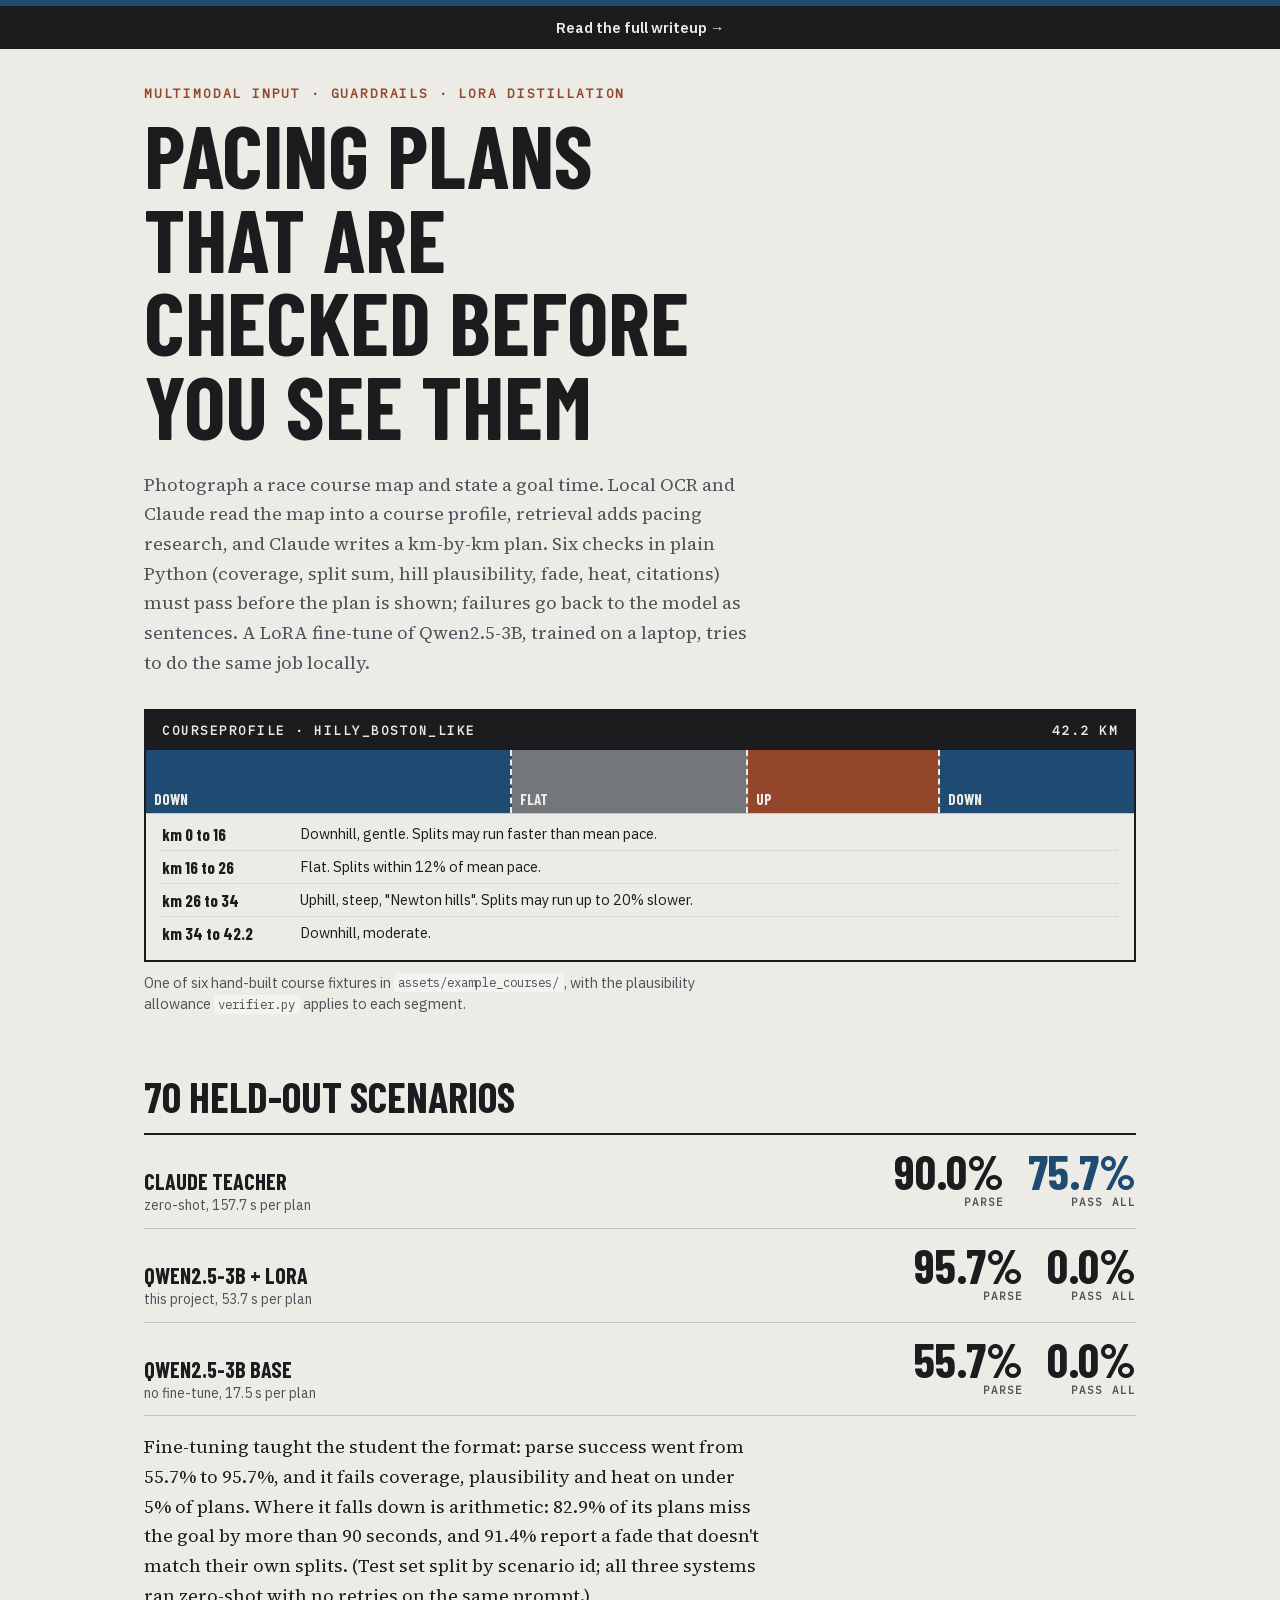
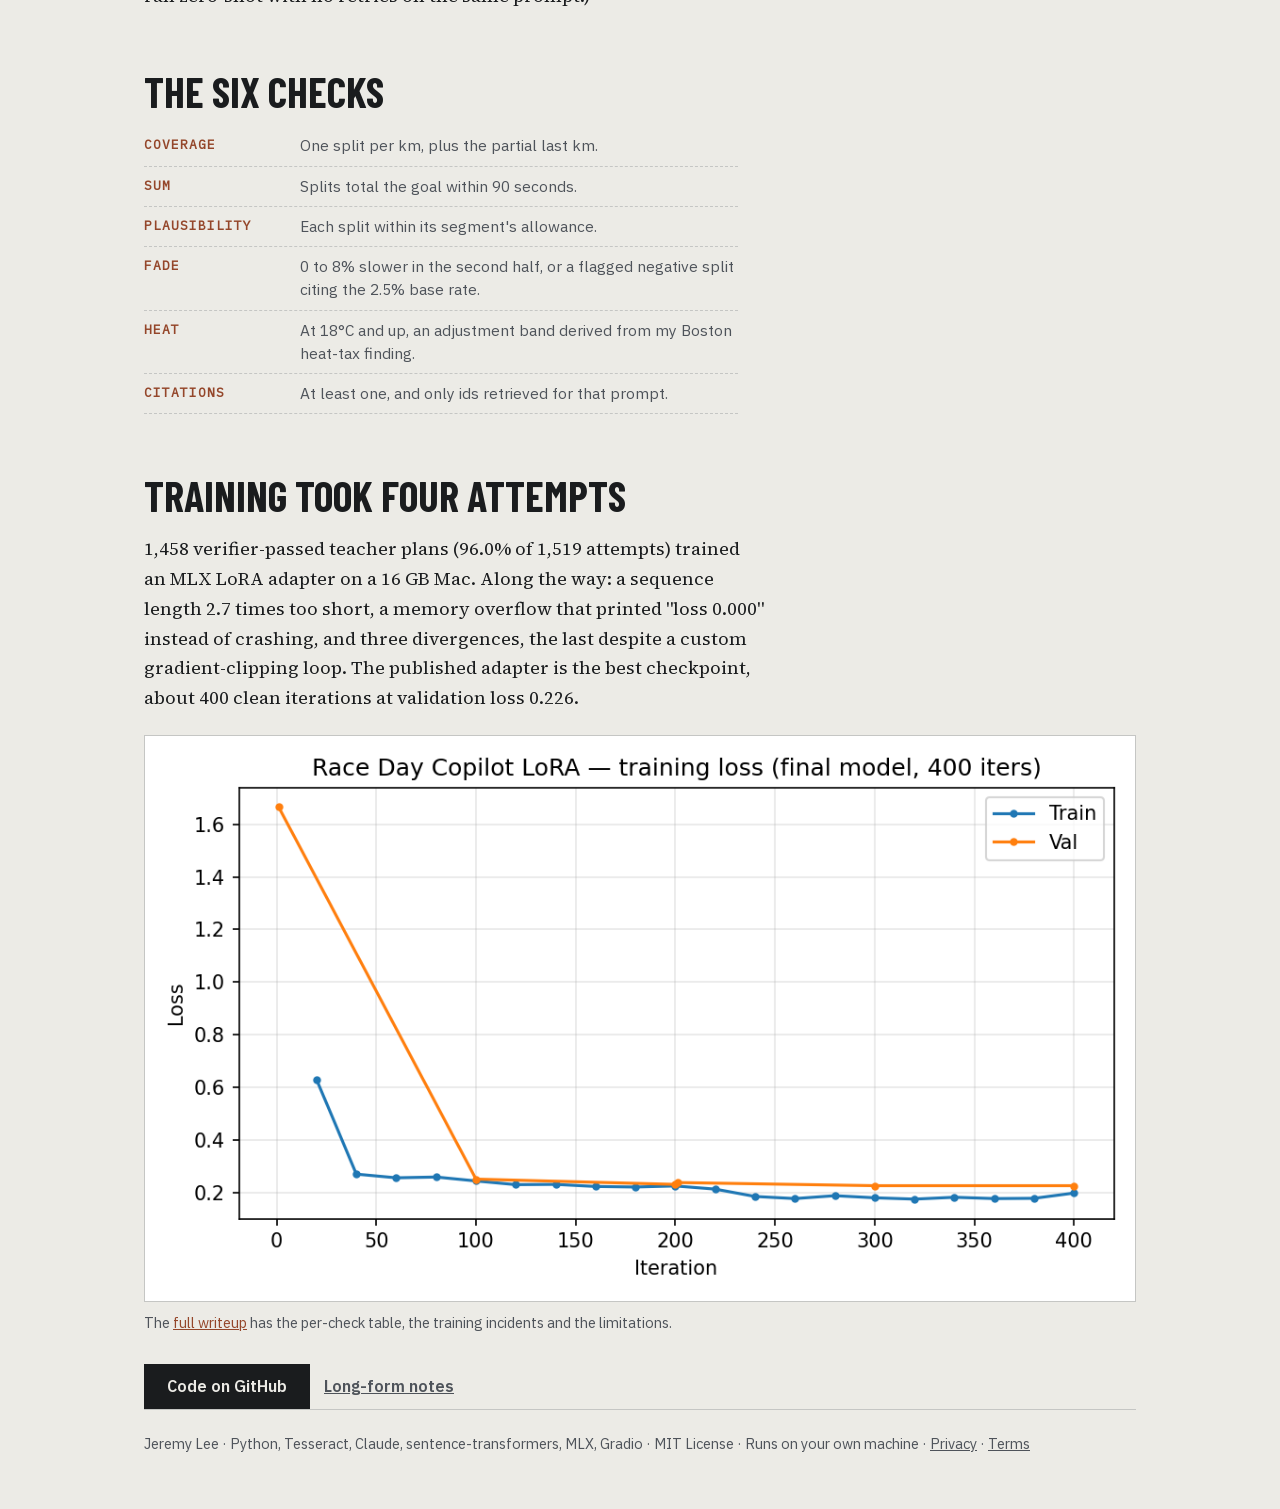
==== commit 6549dc55: "Rewrite write-up, README and pages in plainer prose" ====
--- a/index.html
+++ b/index.html
@@ -97,9 +97,9 @@
     <div class="res"><span class="sys">Qwen2.5-3B base<small>no fine-tune, 17.5 s per plan</small></span><span class="v">55.7%<small>parse</small></span><span class="v">0.0%<small>pass all</small></span></div>
   </div>
   <p style="margin-top:16px">Fine-tuning taught the student the format: parse success went from 55.7% to 95.7%, and it fails
-  coverage, plausibility and heat on under 5% of plans. It fails on arithmetic. 82.9% of its plans miss the goal by
-  more than 90 seconds, and 91.4% report a fade that doesn't match their own splits. Split by scenario id, zero-shot,
-  no retries, same prompt for all three.</p>
+  coverage, plausibility and heat on under 5% of plans. Where it falls down is arithmetic: 82.9% of its plans miss the goal by
+  more than 90 seconds, and 91.4% report a fade that doesn't match their own splits. (Test set split by scenario id; all three
+  systems ran zero-shot with no retries on the same prompt.)</p>
 
   <h2>The six checks</h2>
   <ul class="rules">
@@ -108,7 +108,7 @@
     <li><b>Plausibility</b><span>Each split within its segment's allowance.</span></li>
     <li><b>Fade</b><span>0 to 8% slower in the second half, or a flagged negative split citing the 2.5% base rate.</span></li>
     <li><b>Heat</b><span>At 18&deg;C and up, an adjustment band derived from my Boston heat-tax finding.</span></li>
-    <li><b>Citations</b><span>Only ids that were actually retrieved.</span></li>
+    <li><b>Citations</b><span>At least one, and only ids retrieved for that prompt.</span></li>
   </ul>
 
   <h2>Training took four attempts</h2>
